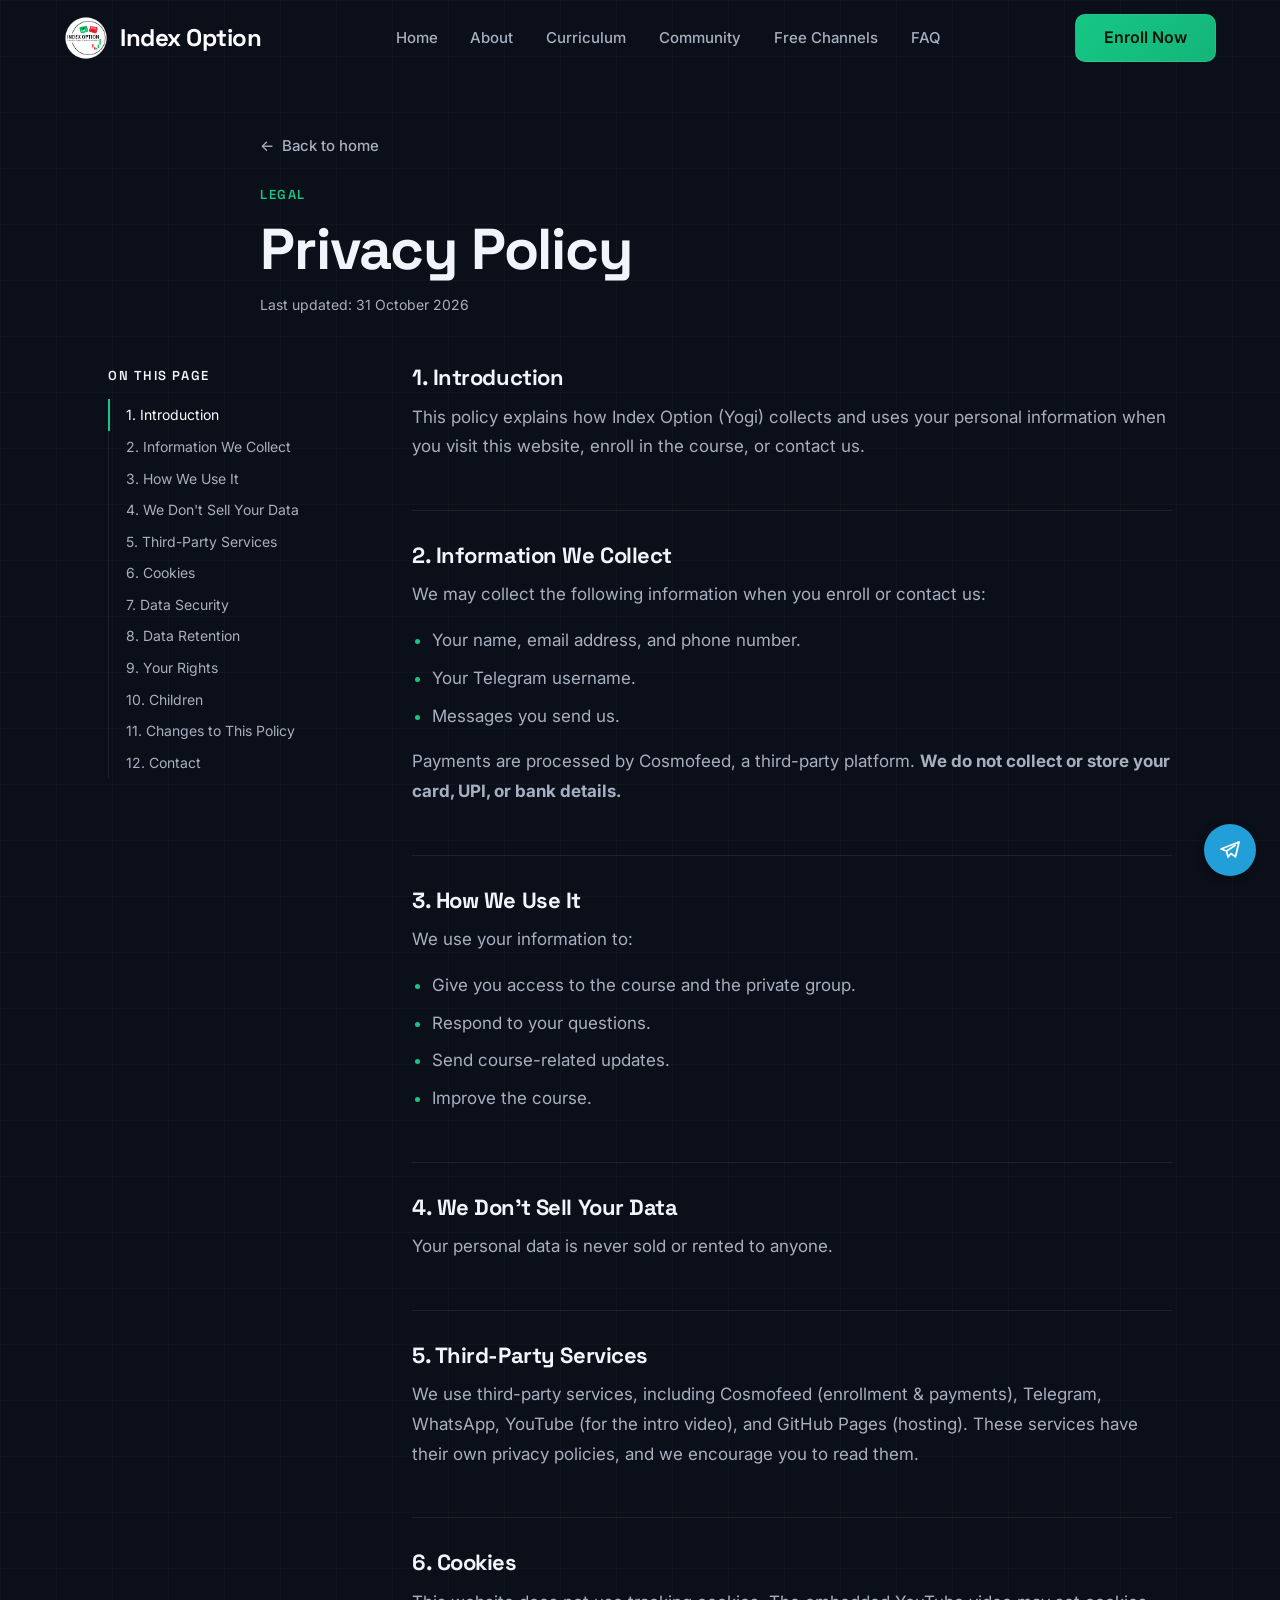
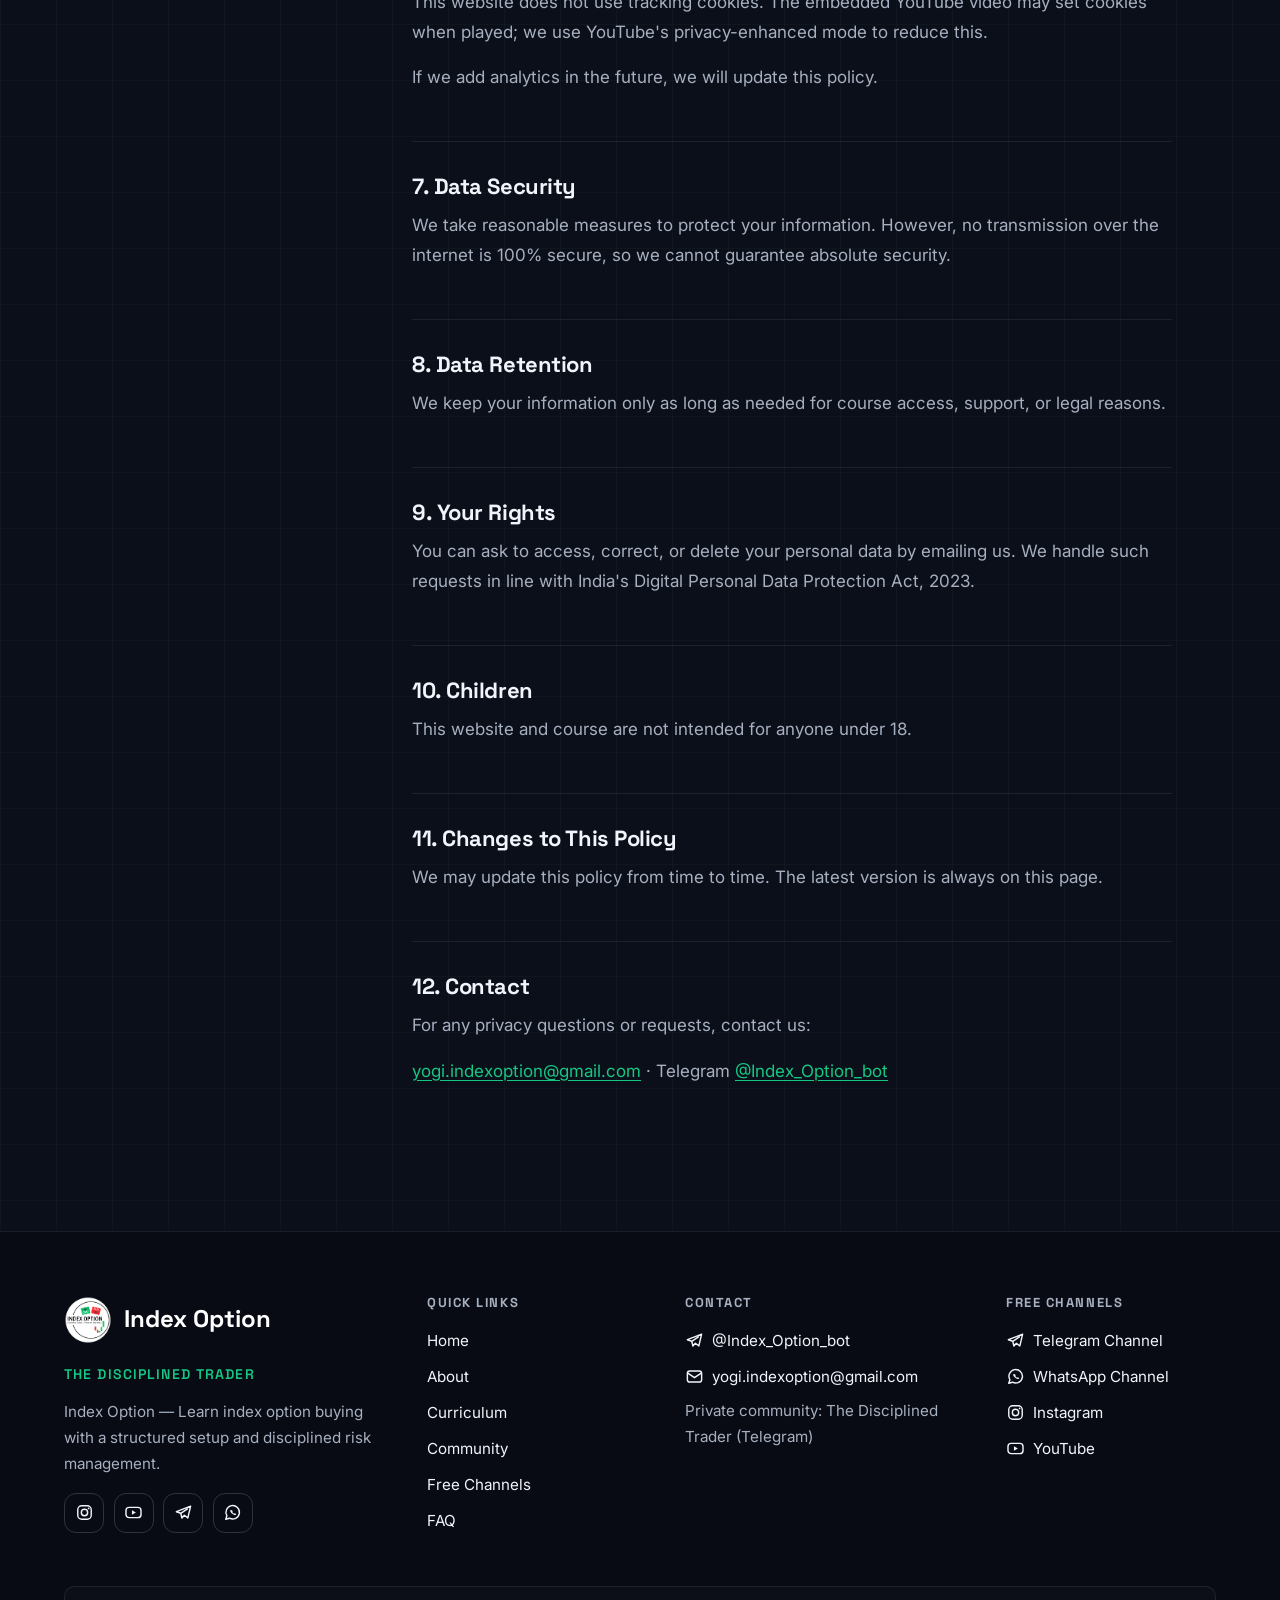
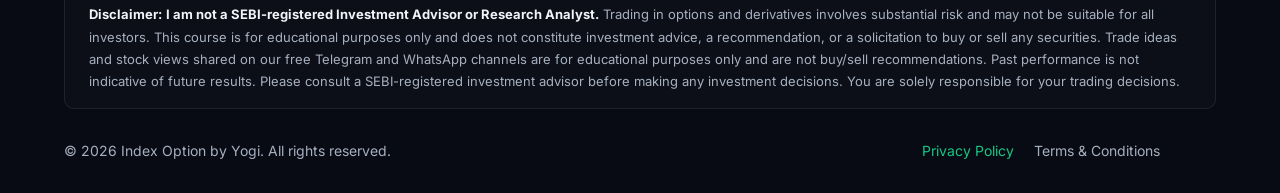
==== privacy.html @ 410654c1 "updated laytout" ====
<!DOCTYPE html>
<html lang="en">
<head>
  <meta charset="UTF-8">
  <meta name="viewport" content="width=device-width, initial-scale=1">
  <title>Privacy Policy | Index Option</title>
  <meta name="description" content="Privacy Policy for Index Option: what personal information we collect, how we use it, third-party services, cookies, and your rights.">
  <meta name="robots" content="index, follow">
  <meta name="theme-color" content="#0B0F19">
  <link rel="icon" href="images/favicon.ico" type="image/x-icon">
  <link rel="preconnect" href="https://fonts.googleapis.com">
  <link rel="preconnect" href="https://fonts.gstatic.com" crossorigin>
  <link href="https://fonts.googleapis.com/css2?family=Inter:wght@400;500;600&family=Space+Grotesk:wght@500;600;700&display=swap" rel="stylesheet">
  <link rel="stylesheet" href="css/style.css">
</head>
<body>

<!-- ===== SVG icon sprite (referenced with <use href="#i-name">) ===== -->
<svg width="0" height="0" style="position:absolute" aria-hidden="true" focusable="false">
  <defs>
    <symbol id="i-layers" viewBox="0 0 24 24"><path d="m12 3 9 5-9 5-9-5 9-5Z M3 13l9 5 9-5 M3 17.5l9 5 9-5" fill="none" stroke="currentColor" stroke-width="1.8" stroke-linecap="round" stroke-linejoin="round"/></symbol>
    <symbol id="i-sliders" viewBox="0 0 24 24"><path d="M4 7h10M18 7h2M4 17h2M10 17h10M14 4v6M6 14v6" fill="none" stroke="currentColor" stroke-width="1.8" stroke-linecap="round"/></symbol>
    <symbol id="i-shield" viewBox="0 0 24 24"><path d="M12 3 5 6v5c0 4.5 3 8.3 7 10 4-1.7 7-5.5 7-10V6l-7-3Zm-3 9 2.2 2.2L15.5 10" fill="none" stroke="currentColor" stroke-width="1.8" stroke-linecap="round" stroke-linejoin="round"/></symbol>
    <symbol id="i-users" viewBox="0 0 24 24"><path d="M16 20v-1.5a3.5 3.5 0 0 0-3.5-3.5h-5A3.5 3.5 0 0 0 4 18.5V20M10 11a3.5 3.5 0 1 0 0-7 3.5 3.5 0 0 0 0 7ZM20 20v-1.5a3.5 3.5 0 0 0-2.5-3.3M15.5 4.2a3.5 3.5 0 0 1 0 6.6" fill="none" stroke="currentColor" stroke-width="1.8" stroke-linecap="round" stroke-linejoin="round"/></symbol>
    <symbol id="i-candles" viewBox="0 0 24 24"><path d="M7 3v18M17 3v18" stroke="currentColor" stroke-width="1.8" stroke-linecap="round"/><rect x="4" y="8" width="6" height="8" rx="1.5" fill="none" stroke="currentColor" stroke-width="1.8"/><rect x="14" y="6" width="6" height="7" rx="1.5" fill="none" stroke="currentColor" stroke-width="1.8"/></symbol>
    <symbol id="i-levels" viewBox="0 0 24 24"><path d="M3 6h18M3 18h18" stroke="currentColor" stroke-width="1.8" stroke-linecap="round"/><path d="m6 15 4-4 3 3 5-6" fill="none" stroke="currentColor" stroke-width="1.8" stroke-linecap="round" stroke-linejoin="round"/></symbol>
    <symbol id="i-target" viewBox="0 0 24 24"><circle cx="12" cy="12" r="9" fill="none" stroke="currentColor" stroke-width="1.8"/><circle cx="12" cy="12" r="5" fill="none" stroke="currentColor" stroke-width="1.8"/><circle cx="12" cy="12" r="1.5" fill="currentColor"/></symbol>
    <symbol id="i-scale" viewBox="0 0 24 24"><path d="M12 4v16M6 20h12M5 7h14M5 7l-3 7a3 3 0 0 0 6 0L5 7Zm14 0-3 7a3 3 0 0 0 6 0l-3-7Z" fill="none" stroke="currentColor" stroke-width="1.8" stroke-linecap="round" stroke-linejoin="round"/></symbol>
    <symbol id="i-chat" viewBox="0 0 24 24"><path d="M21 12a8 8 0 0 1-11.7 7.1L4 20l1-4.6A8 8 0 1 1 21 12Z" fill="none" stroke="currentColor" stroke-width="1.8" stroke-linejoin="round"/></symbol>
    <symbol id="i-pulse" viewBox="0 0 24 24"><path d="M3 12h4l2.5-6 4 12 2.5-6H21" fill="none" stroke="currentColor" stroke-width="1.8" stroke-linecap="round" stroke-linejoin="round"/></symbol>
    <symbol id="i-help" viewBox="0 0 24 24"><circle cx="12" cy="12" r="9" fill="none" stroke="currentColor" stroke-width="1.8"/><path d="M9.5 9.5a2.5 2.5 0 1 1 3.6 2.2c-.7.4-1.1.9-1.1 1.8M12 17v.1" fill="none" stroke="currentColor" stroke-width="1.8" stroke-linecap="round"/></symbol>
    <symbol id="i-info" viewBox="0 0 24 24"><circle cx="12" cy="12" r="9" fill="none" stroke="currentColor" stroke-width="1.8"/><path d="M12 11v5.5M12 7.6v.1" fill="none" stroke="currentColor" stroke-width="2" stroke-linecap="round"/></symbol>
    <symbol id="i-check" viewBox="0 0 24 24"><path d="m5 12.5 4.5 4.5L19 7.5" fill="none" stroke="currentColor" stroke-width="2.4" stroke-linecap="round" stroke-linejoin="round"/></symbol>
    <symbol id="i-x" viewBox="0 0 24 24"><path d="m6 6 12 12M18 6 6 18" fill="none" stroke="currentColor" stroke-width="2.4" stroke-linecap="round"/></symbol>
    <symbol id="i-play" viewBox="0 0 24 24"><path d="M8 5.5v13l11-6.5-11-6.5Z" fill="currentColor"/></symbol>
    <symbol id="i-arrow" viewBox="0 0 24 24"><path d="M5 12h14m-6-6 6 6-6 6" fill="none" stroke="currentColor" stroke-width="2" stroke-linecap="round" stroke-linejoin="round"/></symbol>
    <symbol id="i-chevron" viewBox="0 0 24 24"><path d="m6 9 6 6 6-6" fill="none" stroke="currentColor" stroke-width="2" stroke-linecap="round" stroke-linejoin="round"/></symbol>
    <symbol id="i-up" viewBox="0 0 24 24"><path d="m6 14 6-6 6 6" fill="none" stroke="currentColor" stroke-width="2.2" stroke-linecap="round" stroke-linejoin="round"/></symbol>
    <symbol id="i-instagram" viewBox="0 0 24 24"><rect x="3.5" y="3.5" width="17" height="17" rx="5" fill="none" stroke="currentColor" stroke-width="1.8"/><circle cx="12" cy="12" r="4" fill="none" stroke="currentColor" stroke-width="1.8"/><circle cx="17.2" cy="6.8" r="1.1" fill="currentColor"/></symbol>
    <symbol id="i-youtube" viewBox="0 0 24 24"><rect x="2.5" y="5.5" width="19" height="13" rx="4" fill="none" stroke="currentColor" stroke-width="1.8"/><path d="m10 9.2 5 2.8-5 2.8V9.2Z" fill="currentColor"/></symbol>
    <symbol id="i-telegram" viewBox="0 0 24 24"><path d="M21 4 3 11l5.5 2L10 19l3-3.5 4.5 3.3L21 4ZM8.5 13 17 7.5" fill="none" stroke="currentColor" stroke-width="1.8" stroke-linecap="round" stroke-linejoin="round"/></symbol>
    <symbol id="i-whatsapp" viewBox="0 0 24 24"><path d="M3.5 20.5 4.9 16A8.5 8.5 0 1 1 8.2 19.2L3.5 20.5Z" fill="none" stroke="currentColor" stroke-width="1.8" stroke-linejoin="round"/><path d="M9 8.5c-.3 1.6.8 3.5 2.2 4.8s3.2 2.200 4.700 1.900l.9-1.200-1.900-1-.9.7c-.9-.4-1.800-1.300-2.300-2.200l.6-.9-1-1.900-1.300.8Z" fill="currentColor"/></symbol>
    <symbol id="i-mail" viewBox="0 0 24 24"><rect x="3" y="5" width="18" height="14" rx="3" fill="none" stroke="currentColor" stroke-width="1.8"/><path d="m4 8 8 5.5L20 8" fill="none" stroke="currentColor" stroke-width="1.8" stroke-linecap="round" stroke-linejoin="round"/></symbol>
  </defs>
</svg>

<a class="skip-link" href="#main">Skip to content</a>

<header class="navbar" id="navbar">
  <nav class="container navbar__inner" aria-label="Main navigation">
    <a href="index.html#home" class="logo" aria-label="Index Option — home">
      <img class="logo__img" src="images/logo.png" alt="" width="44" height="44" decoding="async">
      <span class="logo__text">Index Option</span>
    </a>

    <ul class="navbar__links" id="nav-panel">
      <li><a href="index.html#home" class="nav-link">Home</a></li>
      <li><a href="index.html#about" class="nav-link">About</a></li>
      <li><a href="index.html#curriculum" class="nav-link">Curriculum</a></li>
      <li><a href="index.html#community" class="nav-link">Community</a></li>
      <li><a href="index.html#free-channels" class="nav-link">Free Channels</a></li>
      <li><a href="index.html#faq" class="nav-link">FAQ</a></li>
      <li class="navbar__cta-mobile"><a href="index.html#pricing" data-enroll class="btn btn--primary btn--block">Enroll Now</a></li>
    </ul>

    <a href="index.html#pricing" data-enroll class="btn btn--primary navbar__cta">Enroll Now</a>

    <button class="hamburger" id="hamburger" type="button" aria-expanded="false" aria-controls="nav-panel" aria-label="Open menu">
      <span></span><span></span><span></span>
    </button>
  </nav>
</header>

<main id="main">
<div class="container legal-wrap">
  <header class="legal__head">
    <a class="legal__back" href="index.html"><span aria-hidden="true">←</span> Back to home</a>
    <p class="eyebrow">Legal</p>
    <h1>Privacy Policy</h1>
    <p class="legal__updated">Last updated: 31 October 2026</p>
  </header>
  <div class="legal">
    <nav class="toc" aria-label="On this page"><p class="toc__title">On this page</p><ol><li><a href="#introduction">1. Introduction</a></li><li><a href="#information-we-collect">2. Information We Collect</a></li><li><a href="#how-we-use-it">3. How We Use It</a></li><li><a href="#no-sale-of-data">4. We Don't Sell Your Data</a></li><li><a href="#third-party-services">5. Third-Party Services</a></li><li><a href="#cookies">6. Cookies</a></li><li><a href="#data-security">7. Data Security</a></li><li><a href="#data-retention">8. Data Retention</a></li><li><a href="#your-rights">9. Your Rights</a></li><li><a href="#children">10. Children</a></li><li><a href="#changes">11. Changes to This Policy</a></li><li><a href="#contact">12. Contact</a></li></ol></nav>
    <article class="legal__body">
<section class="legal__section" id="introduction"><h2>1. Introduction</h2><p>This policy explains how Index Option (Yogi) collects and uses your personal information when you visit this website, enroll in the course, or contact us.</p></section>
<section class="legal__section" id="information-we-collect"><h2>2. Information We Collect</h2><p>We may collect the following information when you enroll or contact us:</p><ul><li>Your name, email address, and phone number.</li><li>Your Telegram username.</li><li>Messages you send us.</li></ul><p>Payments are processed by Cosmofeed, a third-party platform. <strong>We do not collect or store your card, UPI, or bank details.</strong></p></section>
<section class="legal__section" id="how-we-use-it"><h2>3. How We Use It</h2><p>We use your information to:</p><ul><li>Give you access to the course and the private group.</li><li>Respond to your questions.</li><li>Send course-related updates.</li><li>Improve the course.</li></ul></section>
<section class="legal__section" id="no-sale-of-data"><h2>4. We Don't Sell Your Data</h2><p>Your personal data is never sold or rented to anyone.</p></section>
<section class="legal__section" id="third-party-services"><h2>5. Third-Party Services</h2><p>We use third-party services, including Cosmofeed (enrollment &amp; payments), Telegram, WhatsApp, YouTube (for the intro video), and GitHub Pages (hosting). These services have their own privacy policies, and we encourage you to read them.</p></section>
<section class="legal__section" id="cookies"><h2>6. Cookies</h2><p>This website does not use tracking cookies. The embedded YouTube video may set cookies when played; we use YouTube's privacy-enhanced mode to reduce this.</p><p>If we add analytics in the future, we will update this policy.</p></section>
<section class="legal__section" id="data-security"><h2>7. Data Security</h2><p>We take reasonable measures to protect your information. However, no transmission over the internet is 100% secure, so we cannot guarantee absolute security.</p></section>
<section class="legal__section" id="data-retention"><h2>8. Data Retention</h2><p>We keep your information only as long as needed for course access, support, or legal reasons.</p></section>
<section class="legal__section" id="your-rights"><h2>9. Your Rights</h2><p>You can ask to access, correct, or delete your personal data by emailing us. We handle such requests in line with India's Digital Personal Data Protection Act, 2023.</p></section>
<section class="legal__section" id="children"><h2>10. Children</h2><p>This website and course are not intended for anyone under 18.</p></section>
<section class="legal__section" id="changes"><h2>11. Changes to This Policy</h2><p>We may update this policy from time to time. The latest version is always on this page.</p></section>
<section class="legal__section" id="contact"><h2>12. Contact</h2><p>For any privacy questions or requests, contact us:</p><p><a class="text-link" href="mailto:yogi.indexoption@gmail.com" data-config-mail="contactEmail">yogi.indexoption@gmail.com</a> · Telegram <a class="text-link" href="https://t.me/Index_Option_bot" data-config-link="telegramBot" target="_blank" rel="noopener noreferrer">@Index_Option_bot</a></p></section>
    </article>
  </div>
</div>
</main>

<footer class="footer">
  <div class="container">
    <div class="footer__top">
      <div class="footer__brand">
        <a href="index.html#home" class="footer__brand-link" aria-label="Index Option — home"><img src="images/logo.png" alt="" width="48" height="48" loading="lazy"><span>Index Option</span></a>
        <p class="footer__tag">The Disciplined Trader</p>
        <p>Index Option — Learn index option buying with a structured setup and disciplined risk management.</p>
        <div class="social">
          <a class="social--ig" href="https://www.instagram.com/the.disciplined__trader/" data-config-link="instagram" aria-label="Follow us on Instagram" target="_blank" rel="noopener noreferrer"><svg class="icon" aria-hidden="true"><use href="#i-instagram"/></svg></a>
          <a class="social--yt" href="https://www.youtube.com/@csPoint" data-config-link="youtube" aria-label="Subscribe on YouTube" target="_blank" rel="noopener noreferrer"><svg class="icon" aria-hidden="true"><use href="#i-youtube"/></svg></a>
          <a class="social--tg" href="https://t.me/trade_index_option" data-config-link="telegramChannel" aria-label="Join our Telegram channel" target="_blank" rel="noopener noreferrer"><svg class="icon" aria-hidden="true"><use href="#i-telegram"/></svg></a>
          <a class="social--wa" href="https://whatsapp.com/channel/0029VaA5Sg5Fi8xhPflS9w2s" data-config-link="whatsappChannel" aria-label="Follow our WhatsApp channel" target="_blank" rel="noopener noreferrer"><svg class="icon" aria-hidden="true"><use href="#i-whatsapp"/></svg></a>
        </div>
      </div>

      <nav class="footer__col" aria-label="Footer navigation">
        <h4>Quick Links</h4>
        <ul>
          <li><a href="index.html#home">Home</a></li>
          <li><a href="index.html#about">About</a></li>
          <li><a href="index.html#curriculum">Curriculum</a></li>
          <li><a href="index.html#community">Community</a></li>
          <li><a href="index.html#free-channels">Free Channels</a></li>
          <li><a href="index.html#faq">FAQ</a></li>
        </ul>
      </nav>

      <div class="footer__col">
        <h4>Contact</h4>
        <!-- EDIT: email & social links live in CONFIG (js/main.js) -->
        <a class="footer__mail" href="https://t.me/Index_Option_bot" data-config-link="telegramBot" target="_blank" rel="noopener noreferrer"><svg class="icon" aria-hidden="true"><use href="#i-telegram"/></svg>@Index_Option_bot</a><br>
        <a href="mailto:yogi.indexoption@gmail.com" class="footer__mail" data-config-mail="contactEmail"><svg class="icon" aria-hidden="true"><use href="#i-mail"/></svg><span data-config-text="contactEmail">yogi.indexoption@gmail.com</span></a>
        <p class="footer__web">Private community: The Disciplined Trader (Telegram)</p>
      </div>

      <div class="footer__col">
        <h4>Free Channels</h4>
        <ul>
          <li><a href="https://t.me/trade_index_option" data-config-link="telegramChannel" target="_blank" rel="noopener noreferrer"><svg class="icon" aria-hidden="true"><use href="#i-telegram"/></svg>Telegram Channel</a></li>
          <li><a href="https://whatsapp.com/channel/0029VaA5Sg5Fi8xhPflS9w2s" data-config-link="whatsappChannel" target="_blank" rel="noopener noreferrer"><svg class="icon" aria-hidden="true"><use href="#i-whatsapp"/></svg>WhatsApp Channel</a></li>
          <li><a href="https://www.instagram.com/the.disciplined__trader/" data-config-link="instagram" target="_blank" rel="noopener noreferrer"><svg class="icon" aria-hidden="true"><use href="#i-instagram"/></svg>Instagram</a></li>
          <li><a href="https://www.youtube.com/@csPoint" data-config-link="youtube" target="_blank" rel="noopener noreferrer"><svg class="icon" aria-hidden="true"><use href="#i-youtube"/></svg>YouTube</a></li>
        </ul>
      </div>
    </div>

    <p class="disclaimer"><strong>Disclaimer:</strong> <strong class="disclaimer__lead">I am not a SEBI-registered Investment Advisor or Research Analyst.</strong> Trading in options and derivatives involves substantial risk and may not be suitable for all investors. This course is for educational purposes only and does not constitute investment advice, a recommendation, or a solicitation to buy or sell any securities. Trade ideas and stock views shared on our free Telegram and WhatsApp channels are for educational purposes only and are not buy/sell recommendations. Past performance is not indicative of future results. Please consult a SEBI-registered investment advisor before making any investment decisions. You are solely responsible for your trading decisions.</p>

    <div class="footer__bottom">
      <p>© <span id="year">2026</span> Index Option by Yogi. All rights reserved.</p>
      <ul>
        <li><a href="privacy.html" aria-current="page">Privacy Policy</a></li>
        <li><a href="terms.html">Terms &amp; Conditions</a></li>
      </ul>
    </div>
  </div>
</footer>

<a class="ask-btn" href="https://t.me/Index_Option_bot" data-config-link="telegramBot" target="_blank" rel="noopener noreferrer" aria-label="Ask a question on Telegram"><svg class="icon" aria-hidden="true"><use href="#i-telegram"/></svg><span class="ask-btn__label" aria-hidden="true">Ask on Telegram</span></a>
<button type="button" class="to-top" id="to-top" aria-label="Back to top"><svg class="icon" aria-hidden="true"><use href="#i-up"/></svg></button>

<script src="js/main.js"></script>
</body>
</html>
---- css/style.css ----
/* ==========================================================================
   Index Option — Landing page styles (mobile-first)
   Sections: 1 Tokens · 2 Base · 3 Utilities · 4 Buttons · 5 Navbar · 6 Hero
   7 About · 8 Curriculum · 9 Band · 10 Community · 11 Audience · 12 Pricing
   13 FAQ · 14 CTA band · 15 Footer · 16 Floating UI · 17 Modal · 18 Motion
   ========================================================================== */

/* 1. TOKENS ---------------------------------------------------------------- */
:root {
  /* colors */
  --bg: #0B0F19;
  --bg-alt: #0E1320;
  --surface: #121826;
  --surface-2: #182033;
  --border: rgba(255, 255, 255, 0.09);
  --border-strong: rgba(255, 255, 255, 0.16);
  --text: #F1F4FA;
  --text-muted: #A7B0C0;
  --accent: #16C784;
  --accent-strong: #12A56D;
  --accent-ink: #04130C;
  --accent-soft: rgba(22, 199, 132, 0.12);
  --red: #EA3943;
  
  /* fonts */
  --font-body: "Inter", system-ui, -apple-system, "Segoe UI", Roboto, sans-serif;
  --font-head: "Space Grotesk", "Inter", system-ui, sans-serif;

  /* fluid type scale */
  --fs-sm: 0.875rem;
    --fs-lg: 1.0625rem;
  --fs-h3: 1.25rem;
  --fs-h2: clamp(1.75rem, 3vw, 2.5rem);
  --fs-h1: clamp(2.25rem, 4.5vw, 3.75rem);

  /* spacing */
  --sp-1: 4px; --sp-2: 8px; --sp-3: 12px; --sp-4: 16px;
  --sp-5: 24px; --sp-6: 32px; --sp-7: 48px; --sp-8: 64px; --sp-9: 96px; --sp-10: 120px;
  --section-y: 72px; --gutter: 20px;

  /* shape & effects */
  --radius: 16px;
  --radius-sm: 10px;
  --card-bg: rgba(255, 255, 255, 0.02);
  --card-border: rgba(255, 255, 255, 0.08);
  --nav-h: 72px;
  --bar-h: 0px; /* becomes 40px while the offer bar is visible (html.has-bar) */
  --ease: cubic-bezier(0.22, 0.61, 0.36, 1);
}

/* 2. BASE ------------------------------------------------------------------ */
*, *::before, *::after { box-sizing: border-box; }
html { scroll-behavior: smooth; scroll-padding-top: calc(var(--nav-h) + var(--bar-h) + 8px); -webkit-text-size-adjust: 100%; }
body {
  margin: 0;
  font-family: var(--font-body);
  font-size: 1rem;
  line-height: 1.7;
  color: var(--text-muted);
  background-color: var(--bg);
  /* faint trading-chart grid */
  background-image:
    linear-gradient(rgba(255,255,255,0.025) 1px, transparent 1px),
    linear-gradient(90deg, rgba(255,255,255,0.025) 1px, transparent 1px);
  background-size: 56px 56px;
  overflow-x: hidden;
  padding-bottom: 0;
}
img, svg, video { max-width: 100%; height: auto; }
h1, h2, h3, h4 { font-family: var(--font-head); line-height: 1.15; margin: 0 0 var(--sp-4); letter-spacing: -0.02em; color: var(--text); }
h1 { font-size: var(--fs-h1); line-height: 1.1; text-wrap: balance; }
h2 { font-size: var(--fs-h2); }
h3 { font-size: var(--fs-h3); letter-spacing: -0.01em; }
p { margin: 0 0 var(--sp-4); max-width: 65ch; }
a { color: inherit; text-decoration: none; }
ul, ol { margin: 0; padding: 0; list-style: none; }
button { font: inherit; color: inherit; cursor: pointer; }
:focus-visible { outline: 3px solid var(--accent); outline-offset: 3px; border-radius: 6px; }

.icon { width: 1.25em; height: 1.25em; flex-shrink: 0; }

/* 3. UTILITIES ------------------------------------------------------------- */
.container { width: 100%; max-width: 1200px; margin-inline: auto; padding-inline: var(--gutter); }
.section { padding-block: var(--section-y); position: relative; border-top: 1px solid rgba(255,255,255,.05); }
.section--alt { background: #0E1320; }
.section__head { max-width: 680px; margin: 0 auto var(--sp-7); text-align: center; }
.section__head > * { margin-inline: auto; text-align: center; }
.section__sub { color: var(--text-muted); font-size: var(--fs-lg); margin-bottom: 0; }
.eyebrow { font-family: var(--font-head); font-size: 13px; font-weight: 600; letter-spacing: 0.12em; text-transform: uppercase; color: var(--accent); margin-bottom: var(--sp-3); }
.text-accent { color: var(--accent); }
.card { background: var(--card-bg); border: 1px solid var(--card-border); border-radius: var(--radius); transition: transform .25s var(--ease), border-color .25s var(--ease); }
.card:hover { transform: translateY(-2px); border-color: rgba(22,199,132,.3); }
.badge { display: inline-block; padding: 0.35rem 0.85rem; border-radius: 999px; font-size: var(--fs-sm); font-weight: 600; color: var(--accent); background: var(--accent-soft); border: 1px solid rgba(22,199,132,.3); margin-bottom: var(--sp-4); }
.badge--tagline { font-size: clamp(.8rem, .7rem + .5vw, .9rem); letter-spacing: .02em; max-width: 100%; }
.badge--pill { display: inline-flex; align-items: center; gap: .45rem; }
.badge--pill .icon { width: 1em; height: 1em; }
.info-note { display: flex; gap: var(--sp-3); align-items: flex-start; margin-top: var(--sp-5); padding: var(--sp-4) var(--sp-5); background: rgba(255,255,255,.03); border: 1px solid var(--border-strong); border-radius: var(--radius-sm); }
.info-note .icon { margin-top: 2px; color: var(--text-muted); }
.info-note p { margin: 0; font-size: var(--fs-sm); color: var(--text-muted); }
.info-note strong { color: var(--text); }
.community__note { margin-top: var(--sp-4); font-size: var(--fs-sm); color: var(--text-muted); font-style: italic; }
.badge--key { padding: .2rem .65rem; font-size: 12px; background: transparent; border-color: rgba(22,199,132,.5); margin: 0; }
.skip-link { position: fixed; left: 1rem; top: -4rem; z-index: 200; background: var(--accent); color: var(--accent-ink); padding: .75rem 1rem; border-radius: 8px; font-weight: 600; transition: top .2s; }
.skip-link:focus { top: 1rem; }

/* 4. BUTTONS --------------------------------------------------------------- */
.btn { --btn-h: 48px; display: inline-flex; align-items: center; justify-content: center; gap: .5rem; min-height: var(--btn-h); padding: 0 28px; border-radius: 10px; border: 1px solid rgba(255,255,255,.08); font-weight: 600; font-size: 1rem; line-height: 1.2; text-align: center; cursor: pointer; transition: background-position .4s ease, transform .2s ease, box-shadow .2s ease, color .2s ease, border-color .2s ease, background-color .2s ease; }
.btn .icon { transition: transform .2s ease; }
.btn:focus-visible { outline: 2px solid #7DF0C4; outline-offset: 3px; }
.btn--sm { --btn-h: 40px; padding: 0 20px; font-size: .95rem; }
.btn--lg { --btn-h: 48px; }
/* primary: dark text #06140E on #16C784→#0EA371 gradient, contrast ≥ 7:1 (AAA) */
.btn--primary { background-image: linear-gradient(135deg, #16C784 0%, #12A86F 100%); background-size: 200% 100%; background-position: 0% 50%; color: #06140E; }
.btn--primary:active { transform: translateY(0); background-image: linear-gradient(135deg, #12A86F 0%, #0E8F5F 100%); box-shadow: none; }
/* secondary */
.btn--ghost { background: transparent; border-color: rgba(255,255,255,.15); color: #FFFFFF; }
.btn--ghost:active { transform: translateY(0); }
@media (hover: hover) {
  .btn--primary:hover { background-image: linear-gradient(120deg, #16C784 0%, #2EE6A6 50%, #0EA371 100%); background-position: 100% 50%; transform: translateY(-2px); box-shadow: 0 8px 24px rgba(22,199,132,.25); }
  .btn--primary:hover .icon:last-child { transform: translateX(4px); }
  .navbar__cta:hover { box-shadow: 0 4px 14px rgba(22,199,132,.18); }
  .btn--ghost:hover { background: linear-gradient(#0B0F19, #0B0F19) padding-box, linear-gradient(120deg, #16C784, #2EE6A6) border-box; border-color: transparent; color: #CFF7E6; transform: translateY(-2px); }
  .btn--ghost:hover .icon { transform: scale(1.1); }
  .channel__btn:hover { background: color-mix(in srgb, var(--brand) 14%, transparent); transform: translateY(-2px); box-shadow: 0 8px 24px color-mix(in srgb, var(--brand) 25%, transparent); }
}
@media (prefers-reduced-motion: reduce) {
  .btn, .btn .icon, .ask-btn { transition: color .2s ease, background-color .2s ease, border-color .2s ease; }
  .btn:hover, .btn:active, .ask-btn:hover { transform: none !important; box-shadow: none !important; }
  .btn--primary:hover { background-position: 0% 50%; background-image: linear-gradient(135deg, #2EE6A6 0%, #16C784 100%); }
  .btn--primary:hover .icon:last-child, .btn--ghost:hover .icon { transform: none; }
}
.btn--block { width: 100%; }

/* 5. NAVBAR ---------------------------------------------------------------- */
.navbar { position: fixed; inset: var(--bar-h) 0 auto 0; z-index: 100; height: var(--nav-h); }
/* background + blur live on a pseudo-element so the logo is never inside the blurred/filtered layer */
.navbar::before { content: ""; position: absolute; inset: 0; z-index: -1; background: transparent; border-bottom: 1px solid transparent; transition: background .3s, border-color .3s; }
.navbar.is-scrolled::before, .navbar.is-open::before { background: rgba(11,15,25,.85); -webkit-backdrop-filter: blur(14px); backdrop-filter: blur(14px); border-bottom-color: var(--card-border); }
.navbar__inner { height: 100%; display: flex; align-items: center; justify-content: space-between; gap: 1rem; }
.logo { display: inline-flex; align-items: center; gap: 12px; min-width: 0; min-height: 44px; font-family: var(--font-head); font-weight: 700; font-size: 20px; letter-spacing: -0.02em; color: #FFFFFF; }
.logo__img { display: block; width: 38px; height: 38px; border-radius: 50%; object-fit: cover; flex-shrink: 0; }
.logo__text { white-space: nowrap; }
.navbar__cta { display: none; }
.footer__brand-link { display: inline-flex; align-items: center; gap: 12px; font-family: var(--font-head); font-weight: 700; font-size: 24px; color: #FFFFFF; }
.footer__brand-link img { display: block; width: 48px; height: 48px; border-radius: 50%; object-fit: cover; flex-shrink: 0; }
.footer__web { margin: .25rem 0 0; }
.footer__tag { margin: var(--sp-3) 0 .25rem !important; font-family: var(--font-head); font-weight: 600; color: var(--accent) !important; font-size: var(--fs-sm); letter-spacing: .08em; text-transform: uppercase; }
.footer__web a, .text-link { color: var(--accent); text-decoration: underline; text-underline-offset: 3px; }
.navbar__cta-mobile { padding: .5rem 0 0; }

/* mobile slide-down panel */
.navbar__links { position: absolute; top: var(--nav-h); left: 0; right: 0; background: rgba(11,15,25,.97); border-bottom: 1px solid var(--border); padding: .5rem var(--gutter) 1.25rem; display: flex; flex-direction: column; max-height: 0; overflow: hidden; visibility: hidden; opacity: 0; padding-block: 0; transition: max-height .4s var(--ease), opacity .3s, visibility .4s, padding .4s; }
.navbar.is-open .navbar__links { max-height: 420px; visibility: visible; opacity: 1; padding-block: .5rem 1.25rem; }
.nav-link { position: relative; display: flex; align-items: center; min-height: 48px; color: var(--text-muted); font-size: 15px; font-weight: 500; border-bottom: 1px solid var(--border); transition: color .2s; }
.nav-link:hover, .nav-link.is-active { color: #FFFFFF; }

.hamburger { display: inline-flex; flex-direction: column; justify-content: center; gap: 5px; width: 44px; height: 44px; padding: 0 10px; background: none; border: 1px solid var(--border-strong); border-radius: 10px; }
.hamburger span { display: block; height: 2px; background: var(--text); border-radius: 2px; transition: transform .3s var(--ease), opacity .2s; }
.hamburger[aria-expanded="true"] span:nth-child(1) { transform: translateY(7px) rotate(45deg); }
.hamburger[aria-expanded="true"] span:nth-child(2) { opacity: 0; }
.hamburger[aria-expanded="true"] span:nth-child(3) { transform: translateY(-7px) rotate(-45deg); }

/* 6. HERO ------------------------------------------------------------------ */
.hero { position: relative; padding: calc(var(--nav-h) + var(--bar-h) + var(--sp-6)) 0 var(--section-y); overflow: hidden; }
.hero__glow { position: absolute; width: min(900px, 140vw); aspect-ratio: 1; top: -25%; left: 50%; transform: translateX(-50%); background: radial-gradient(circle, rgba(22,199,132,.12), transparent 62%); pointer-events: none; }
.hero__grid { position: relative; display: grid; gap: var(--sp-7); align-items: center; }
.hero__sub { font-size: var(--fs-lg); color: var(--text-muted); max-width: 40em; }
.hero__actions { display: flex; flex-direction: column; gap: .75rem; margin: var(--sp-5) 0 var(--sp-6); }
.stats { display: grid; grid-template-columns: 1fr 1fr; gap: var(--sp-4) 0; }
.stats li { display: flex; align-items: center; gap: var(--sp-3); padding: 0 var(--sp-4); font-size: 14px; font-weight: 500; line-height: 1.3; color: var(--text); }
.stats li:nth-child(odd) { padding-left: 0; }
.stats li:nth-child(even) { border-left: 1px solid var(--card-border); }
.stats .icon { color: var(--accent); width: 20px; height: 20px; }

.hero__visual { background: var(--card-bg); border: 1px solid var(--card-border); border-radius: var(--radius); overflow: hidden; }
.terminal__bar { display: flex; align-items: center; justify-content: space-between; gap: var(--sp-3); padding: var(--sp-3) var(--sp-4); border-bottom: 1px solid var(--card-border); font-size: 12px; letter-spacing: .04em; color: var(--text-muted); }
.terminal__title { font-family: var(--font-head); font-weight: 600; color: var(--text); }
.terminal__tag { text-transform: uppercase; font-size: 11px; letter-spacing: .08em; opacity: .75; }
.chart__axis text { font: 500 10px var(--font-body); fill: rgba(167,176,192,.55); text-anchor: end; }
.chart { display: block; width: 100%; padding: var(--sp-2) 0; color: rgba(255,255,255,.04); }
.chart__level path { fill: none; stroke-width: 1.5; stroke-dasharray: 1; stroke-dashoffset: 1; }
.chart__level text { font: 600 10px var(--font-head); letter-spacing: .12em; opacity: 0; }
.chart__level--res path { stroke: var(--red); } .chart__level--res text { fill: var(--red); }
.chart__level--sup path { stroke: var(--accent); } .chart__level--sup text { fill: var(--accent); }
.candle { opacity: 0; transform-box: fill-box; transform-origin: center bottom; }
.candle path { stroke-width: 2; stroke-linecap: round; }
.candle--up path { stroke: var(--accent); } .candle--up rect { fill: var(--accent); }
.candle--down path { stroke: var(--red); } .candle--down rect { fill: var(--red); }
/* candles pop in one by one, then the two levels draw */
.hero__visual.is-visible .candle { animation: candle-in .5s var(--ease) forwards; animation-delay: calc(var(--i) * .16s + .3s); }
.hero__visual.is-visible .chart__level path { animation: draw 1.1s ease forwards; }
.hero__visual.is-visible .chart__level text { animation: fade .5s ease forwards; }
.hero__visual.is-visible .chart__level--sup path { animation-delay: 2.5s; }
.hero__visual.is-visible .chart__level--res path { animation-delay: 3s; }
.hero__visual.is-visible .chart__level--sup text { animation-delay: 3.3s; }
.hero__visual.is-visible .chart__level--res text { animation-delay: 3.8s; }
@keyframes candle-in { from { opacity: 0; transform: scaleY(.2); } to { opacity: 1; transform: scaleY(1); } }
@keyframes draw { to { stroke-dashoffset: 0; } }
@keyframes fade { to { opacity: 1; } }

/* 7. ABOUT ----------------------------------------------------------------- */
.about { display: grid; gap: var(--sp-6); align-items: center; }
.about__text p { color: var(--text-muted); font-size: var(--fs-lg); }
.about__text h2 { max-width: 16em; }
.instructor { padding: var(--sp-5); text-align: center; max-width: 340px; margin-inline: auto; width: 100%; }
.instructor__photo { width: 128px; height: 128px; margin: 0 auto var(--sp-4); border-radius: 50%; overflow: hidden; background: var(--surface-2); border: 2px solid rgba(22,199,132,.5); }
.instructor__photo img { display: block; width: 100%; height: 100%; object-fit: cover; object-position: center 20%; }
.instructor__name { font-family: var(--font-head); font-weight: 600; font-size: 1.25rem; color: var(--text); margin: 0; }
.instructor__role { color: var(--accent); font-size: var(--fs-sm); font-weight: 500; margin: .25rem 0 var(--sp-3); }
.instructor__bio { color: var(--text-muted); font-size: .95rem; margin-bottom: var(--sp-3); }
@media (min-width: 768px) { .instructor__photo { width: 156px; height: 156px; } }

/* 8. CURRICULUM ------------------------------------------------------------ */
.videos { display: grid; gap: var(--sp-4); max-width: 1160px; margin-inline: auto; align-items: stretch; }
.videos__arrow { justify-self: center; display: grid; place-items: center; width: 40px; height: 40px; border-radius: 50%; border: 1px solid rgba(22,199,132,.6); background: var(--bg-alt); color: var(--accent); font-size: 1.25rem; line-height: 1; }
.videos__arrow::before { content: "↓"; }
.vcard { padding: var(--sp-5); display: flex; flex-direction: column; }
.vcard__top { display: flex; align-items: center; gap: .75rem; margin-bottom: var(--sp-4); flex-wrap: wrap; }
.vcard__num { font-family: var(--font-head); font-weight: 700; color: var(--accent); letter-spacing: .08em; text-transform: uppercase; font-size: var(--fs-sm); }
.vcard__icon { margin-left: auto; display: grid; place-items: center; width: 44px; height: 44px; border-radius: 12px; background: rgba(22,199,132,.08); color: var(--accent); }
.vcard__icon .icon { width: 24px; height: 24px; }
.vcard h3 { margin-bottom: var(--sp-3); }
.vcard p { color: var(--text-muted); }
.vcard .checklist { margin-top: auto; padding-top: var(--sp-4); }
.vcard--key { border-color: rgba(22,199,132,.45); }
.vcard--key:hover { border-color: rgba(22,199,132,.7); }
@media (min-width: 641px) { .vcard .checklist { grid-template-columns: 1fr 1fr; column-gap: var(--sp-5); } }
@media (min-width: 1024px) {
  .videos { grid-template-columns: 1fr auto 1fr; gap: var(--sp-4); }
  .videos__arrow { align-self: center; }
  .videos__arrow::before { content: "→"; }
  .vcard { padding: var(--sp-6); }
}

.checklist { display: grid; gap: var(--sp-3); margin-top: var(--sp-4); }
.checklist li { position: relative; padding-left: 28px; font-size: .95rem; color: var(--text); }
.checklist li::before { content: ""; position: absolute; left: 0; top: .32em; width: 18px; height: 18px; border-radius: 50%; background: var(--accent-soft) url("data:image/svg+xml,%3Csvg xmlns='http://www.w3.org/2000/svg' viewBox='0 0 24 24'%3E%3Cpath d='m6 12.5 4 4 8-9' fill='none' stroke='%2316C784' stroke-width='3' stroke-linecap='round' stroke-linejoin='round'/%3E%3C/svg%3E") center/80% no-repeat; }

/* 9. HIGHLIGHT BAND -------------------------------------------------------- */
.band { padding-block: var(--section-y); background: #0C1A1A; border-block: 1px solid rgba(22,199,132,.2); position: relative; overflow: hidden; }
.band__inner { position: relative; max-width: 880px; margin-inline: auto; text-align: center; }
.band__mark { width: 44px; color: var(--accent); margin-bottom: var(--sp-4); }
.band blockquote { margin: 0; text-align: center; }
.band__title { font-family: var(--font-head); font-weight: 700; font-size: clamp(1.75rem, 3.6vw, 3rem); line-height: 1.12; letter-spacing: -0.025em; margin-bottom: var(--sp-4); }
.band__tagline { display: block; text-align: center; margin: var(--sp-5) auto 0; font-family: var(--font-head); font-weight: 600; font-size: var(--fs-lg); color: var(--accent); }
.band__text { font-size: var(--fs-lg); color: #C9D5D0; margin: 0 auto; max-width: 36em; }

/* 10. COMMUNITY ------------------------------------------------------------ */
.community { display: grid; gap: var(--sp-7); align-items: center; }
.community__text > p { color: var(--text-muted); font-size: var(--fs-lg); }
.features { display: grid; gap: var(--sp-3); margin-top: var(--sp-5); }
.feature { display: flex; gap: var(--sp-4); align-items: flex-start; padding: var(--sp-4) var(--sp-5); }
.feature h3 { font-size: 1.0625rem; margin-bottom: 4px; }
.feature p { margin: 0; color: var(--text-muted); font-size: .95rem; }
.feature__icon { display: grid; place-items: center; flex-shrink: 0; width: 44px; height: 44px; border-radius: 12px; background: rgba(22,199,132,.08); color: var(--accent); }

.phone { width: 100%; max-width: 340px; margin-inline: auto; background: #0A0E17; border: 1px solid var(--border-strong); border-radius: 32px; padding: 10px }
.phone__bar { display: flex; align-items: center; gap: .7rem; padding: .8rem 1rem; background: var(--surface-2); border-radius: 24px 24px 8px 8px; }
.phone__bar strong { display: block; font-size: .9rem; }
.phone__bar small { color: var(--text-muted); font-size: .75rem; }
.phone__avatar { width: 40px; height: 40px; border-radius: 50%; object-fit: cover; background: #fff; flex-shrink: 0; }
.phone__body { display: flex; flex-direction: column; gap: .6rem; padding: 1rem .75rem 1.25rem; min-height: 340px; }
.msg { position: relative; max-width: 86%; margin: 0; padding: .6rem .8rem 1.3rem; background: var(--surface-2); border-radius: 4px 14px 14px 14px; font-size: .85rem; line-height: 1.45; }
.msg__from { display: block; font-size: .75rem; font-weight: 600; color: var(--accent); margin-bottom: .1rem; }
.msg--me .ticks { color: #5ad1ff; letter-spacing: -.15em; margin-left: .15rem; }
.msg time { position: absolute; right: .6rem; bottom: .3rem; white-space: nowrap; font-size: .68rem; color: var(--text-muted); }
.msg--me { align-self: flex-end; background: #0f3d2e; border-radius: 14px 4px 14px 14px; }

/* 10b. FREE CHANNELS */
.channels { display: grid; gap: var(--sp-5); max-width: 820px; margin-inline: auto; }
.channel { --brand: var(--accent); padding: var(--sp-6) var(--sp-5); text-align: center; display: flex; flex-direction: column; align-items: center; }
.channel--tg { --brand: #229ED9; }
.channel--wa { --brand: #25D366; }
.channel__icon { display: grid; place-items: center; width: 44px; height: 44px; border-radius: 12px; margin-bottom: var(--sp-4); color: var(--brand); background: color-mix(in srgb, var(--brand) 14%, transparent); }
.channel__icon .icon { width: 24px; height: 24px; }
.channel p { color: var(--text-muted); }
.channel__btn { margin-top: auto; width: 100%; max-width: 260px; background: transparent; color: var(--text); border-color: var(--brand); }
.channels__note { max-width: 640px; margin: var(--sp-5) auto 0; text-align: center; font-size: var(--fs-sm); color: var(--text-muted); }
.follow { display: flex; flex-direction: column; align-items: center; gap: var(--sp-3); margin-top: var(--sp-6); text-align: center; }
.follow__label { color: var(--text-muted); font-size: var(--fs-sm); }
.follow__links { display: flex; flex-direction: column; align-items: stretch; gap: .6rem; width: 100%; max-width: 320px; }
.follow__pill { --brand: var(--accent); display: inline-flex; align-items: center; justify-content: center; gap: .5rem; min-height: 44px; padding: 0 1.1rem; border: 1px solid var(--border-strong); border-radius: 999px; font-size: .9rem; color: var(--text); transition: color .2s, border-color .2s, background .2s; }
.follow__pill:hover { color: var(--brand); border-color: var(--brand); background: color-mix(in srgb, var(--brand) 12%, transparent); }
.follow__pill--ig { --brand: #E4405F; } .follow__pill--yt { --brand: #FF3B30; }
@media (min-width: 641px) { .follow__links { flex-direction: row; justify-content: center; max-width: none; width: auto; } }
@media (min-width: 768px) { .channels { grid-template-columns: 1fr 1fr; } }

/* 11. AUDIENCE ------------------------------------------------------------- */
.compare { display: grid; gap: var(--sp-5); max-width: 980px; margin-inline: auto; }
.compare__col { overflow: hidden; }
.compare__col:hover { transform: none; border-color: var(--card-border); }
.compare__col h3 { margin: 0; padding: var(--sp-4) var(--sp-5); font-size: 1.0625rem; border-bottom: 1px solid var(--card-border); }
.compare__col ul { display: grid; gap: var(--sp-3); padding: var(--sp-5); }
.compare__col li { display: flex; gap: var(--sp-3); align-items: flex-start; }
.compare__col .icon { width: 24px; height: 24px; padding: 4px; border-radius: 50%; margin-top: 2px; }
.compare__col--yes h3 { background: rgba(22,199,132,.08); }
.compare__col--yes .icon { background: var(--accent-soft); color: var(--accent); }
.compare__col--no h3 { background: rgba(255,255,255,.04); }
.compare__col--no li { color: var(--text-muted); }
.compare__col--no .icon { background: rgba(255,255,255,.07); color: #8791A7; }

/* 12. PRICING -------------------------------------------------------------- */
.price-card { position: relative; max-width: 480px; margin-inline: auto; padding: var(--sp-6) var(--sp-5); text-align: center; background: var(--card-bg); border: 1px solid var(--card-border); border-top: 2px solid var(--accent); border-radius: var(--radius); }
.price-card h3 { font-size: 1.25rem; }
.price { display: flex; align-items: baseline; justify-content: center; flex-wrap: wrap; gap: .75rem; margin: var(--sp-4) 0 var(--sp-5); }
.price__now { font-family: var(--font-head); font-size: clamp(2rem, 1.6rem + 2vw, 2.9rem); font-weight: 700; color: var(--accent); }
.price__old { color: var(--text-muted); font-size: 1.2rem; }
[data-offer-only][hidden], .offer-bar[hidden], .price-valid[hidden] { display: none !important; }
.price-badge { display: inline-block; margin: 0 0 var(--sp-3); padding: .35rem .9rem; border-radius: 999px; font-size: var(--fs-sm); font-weight: 600; color: #F5B73B; background: rgba(245,183,59,.12); border: 1px solid rgba(245,183,59,.45); }
.price-save { display: inline-block; margin: calc(-1 * var(--sp-3)) 0 var(--sp-3); padding: .25rem .8rem; border-radius: 999px; font-size: var(--fs-sm); font-weight: 600; color: var(--accent); background: var(--accent-soft); }
.price-valid { margin: 0 0 var(--sp-4); font-size: var(--fs-sm); color: var(--text-muted); }
.price__old { text-decoration: line-through; }
.hero__offer { margin: calc(-1 * var(--sp-4)) 0 var(--sp-5); font-size: var(--fs-sm); color: var(--text-muted); }
.hero__offer b { color: var(--text); }
.sticky-cta { display: flex; align-items: center; justify-content: space-between; gap: 1rem; }
.sticky-cta__price { margin: 0; font-size: 1.1rem; color: var(--text-muted); }
.sticky-cta__price b { color: var(--accent); font-family: var(--font-head); font-size: 1.35rem; margin-right: .35rem; }
/* announcement bar */
html.has-bar { --bar-h: 40px; }
.offer-bar { position: fixed; top: 0; left: 0; right: 0; z-index: 110; height: 40px; display: flex; align-items: center; justify-content: center; background: linear-gradient(90deg, #3A2A08, #4A3410 50%, #3A2A08); border-bottom: 1px solid rgba(245,183,59,.4); color: #FBE3A6; font-size: 14px; }
.offer-bar__link { display: block; padding: 0 44px; text-align: center; white-space: nowrap; overflow: hidden; text-overflow: ellipsis; color: inherit; max-width: 100%; }
.offer-bar__link b { color: #FFD470; }
.offer-bar__link:hover { color: #FFFFFF; }
.offer-bar__short { display: none; }
.offer-bar__close { position: absolute; right: 4px; top: 50%; transform: translateY(-50%); width: 40px; height: 40px; display: grid; place-items: center; background: none; border: 0; color: #FBE3A6; font-size: 24px; line-height: 1; cursor: pointer; }
.offer-bar__close:hover { color: #FFFFFF; }
@media (max-width: 640px) { .offer-bar { font-size: 13px; } .offer-bar__full { display: none; } .offer-bar__short { display: inline; } }
.checklist--lg { text-align: left; margin-bottom: var(--sp-6); }
.checklist--lg li { font-size: .95rem; }
.price-card__note { margin: var(--sp-4) 0 0; font-size: var(--fs-sm); color: var(--text-muted); }

/* 13. FAQ ------------------------------------------------------------------ */
.faq { display: grid; gap: var(--sp-7); align-items: start; }
.faq__head h2 { margin-bottom: var(--sp-3); }
.faq__head .section__sub { font-size: 1rem; }
.accordion { border-top: 1px solid var(--card-border); }
.acc-item { border-bottom: 1px solid var(--card-border); }
.acc-item h3 { margin: 0; font-size: 1rem; letter-spacing: 0; }
.acc-btn { display: flex; align-items: center; justify-content: space-between; gap: var(--sp-4); width: 100%; min-height: 56px; padding: var(--sp-4) 0; background: none; border: 0; text-align: left; font-family: var(--font-head); font-size: 1.0625rem; font-weight: 600; color: var(--text); }
.acc-btn .icon { color: var(--text-muted); transition: transform .3s var(--ease), color .2s; }
.acc-btn[aria-expanded="true"] .icon { transform: rotate(180deg); color: var(--accent); }
.acc-btn:focus-visible { outline-offset: -3px; }
/* smooth height via grid-rows trick */
.acc-panel { display: grid; grid-template-rows: 0fr; visibility: hidden; transition: grid-template-rows .35s var(--ease), visibility .35s; }
.acc-panel > div { overflow: hidden; }
.acc-panel p { margin: 0; padding: 0 0 var(--sp-5); color: var(--text-muted); }
.acc-item.is-open .acc-panel { grid-template-rows: 1fr; visibility: visible; }

/* 14. FINAL CTA ------------------------------------------------------------ */
.cta-band { padding-block: var(--section-y); text-align: center; background: var(--bg-alt); border-top: 1px solid var(--card-border); }
.cta-band h2 { max-width: 18em; margin-inline: auto; text-align: center; }
.cta-band p { max-width: 640px; margin-inline: auto; text-align: center; color: var(--text-muted); font-size: var(--fs-lg); margin-bottom: var(--sp-5); }

/* 15. FOOTER --------------------------------------------------------------- */
.footer { padding: var(--sp-8) 0 calc(var(--sp-5) + 72px); background: #080B13; border-top: 1px solid var(--card-border); font-size: .95rem; }
.footer__top { display: grid; gap: var(--sp-6); margin-bottom: var(--sp-7); }
.footer__brand p { color: var(--text-muted); max-width: 26em; margin: var(--sp-3) 0 0; }
.footer__col h4 { font-size: 13px; text-transform: uppercase; letter-spacing: .12em; color: var(--text-muted); margin-bottom: var(--sp-3); }
.footer__col li a, .footer__mail { display: inline-flex; align-items: center; gap: .5rem; min-height: 36px; color: var(--text); transition: color .2s; }
.footer__col a:hover { color: var(--accent); }
.social { display: flex; gap: .6rem; margin-top: var(--sp-4); }
.social a { --brand: var(--accent); display: grid; place-items: center; width: 40px; height: 40px; border: 1px solid var(--border-strong); border-radius: 12px; color: var(--text); transition: color .2s, border-color .2s, background .2s; }
.social a:hover { color: var(--brand); border-color: var(--brand); background: color-mix(in srgb, var(--brand) 12%, transparent); }
.social--ig { --brand: #E4405F; } .social--yt { --brand: #FF3B30; } .social--tg { --brand: #229ED9; } .social--wa { --brand: #25D366; }
.disclaimer { max-width: none; padding: var(--sp-4) var(--sp-5); margin: 0 0 var(--sp-5); font-size: 13px; line-height: 1.7; color: var(--text-muted); background: rgba(255,255,255,.02); border: 1px solid var(--card-border); border-radius: var(--radius-sm); }
.disclaimer strong { color: var(--text); }
.disclaimer__lead { color: #FFFFFF; font-weight: 700; }
.footer__bottom { display: flex; flex-direction: column; gap: var(--sp-3); color: var(--text-muted); font-size: var(--fs-sm); }
.footer__bottom p { margin: 0; }
.footer__bottom ul { display: flex; flex-wrap: wrap; gap: .25rem 1.25rem; }
.footer__bottom a { display: inline-flex; align-items: center; min-height: 36px; }
.em { color: #FFFFFF; font-weight: 600; }
.footer__bottom a:hover { color: var(--accent); }

/* 15b. LEGAL PAGES (terms.html, privacy.html) */
.legal-wrap { padding-top: calc(var(--nav-h) + var(--sp-7)); padding-bottom: var(--sp-9); }
.legal__head { max-width: 760px; margin-inline: auto; margin-bottom: var(--sp-7); }
.legal__back { display: inline-flex; align-items: center; gap: var(--sp-2); min-height: 44px; margin-bottom: var(--sp-4); font-size: 15px; font-weight: 500; color: var(--text-muted); transition: color .2s; }
.legal__back:hover { color: #FFFFFF; }
.legal__head h1 { margin-bottom: var(--sp-3); }
.legal__updated { margin: 0; font-size: var(--fs-sm); }
.legal__body { max-width: 760px; margin-inline: auto; font-size: 1.0625rem; line-height: 1.75; }
.legal__section { padding-bottom: var(--sp-6); margin-bottom: var(--sp-6); border-bottom: 1px solid var(--card-border); scroll-margin-top: calc(var(--nav-h) + var(--sp-4)); }
.legal__section:last-child { border-bottom: 0; margin-bottom: 0; }
.legal__section h2 { font-size: 1.375rem; margin-bottom: var(--sp-3); }
.legal__section p { max-width: none; }
.legal__section ul { margin: 0 0 var(--sp-4); padding-left: 1.25rem; list-style: disc; }
.legal__section li { margin-bottom: var(--sp-2); }
.legal__section li::marker { color: var(--accent); }
.toc { display: none; }
.footer__bottom a[aria-current="page"] { color: var(--accent); }

/* 16. FLOATING UI ---------------------------------------------------------- */
.progress { position: fixed; top: 0; left: 0; z-index: 150; height: 3px; width: 100%; background: var(--accent); transform: scaleX(0); transform-origin: left; }
.sticky-cta { position: fixed; inset: auto 0 0 0; z-index: 90; padding: .65rem 1rem calc(.65rem + env(safe-area-inset-bottom)); background: rgba(11,15,25,.92); -webkit-backdrop-filter: blur(12px); backdrop-filter: blur(12px); border-top: 1px solid var(--border); transform: translateY(110%); transition: transform .35s var(--ease); }
.sticky-cta.is-visible { transform: none; }
.to-top { position: fixed; right: 16px; bottom: 144px; z-index: 91; display: grid; place-items: center; width: 46px; height: 46px; border-radius: 50%; background: var(--surface-2); border: 1px solid var(--border-strong); opacity: 0; visibility: hidden; transform: translateY(10px); transition: opacity .3s, transform .3s, visibility .3s, background .2s; }
.to-top.is-visible { opacity: 1; visibility: visible; transform: none; }
.to-top:hover { background: var(--accent); color: var(--accent-ink); }

/* floating "ask a question" button: sits above the sticky bar on mobile, with back-to-top stacked above it */
.ask-btn { position: fixed; right: 16px; bottom: 84px; z-index: 91; display: grid; place-items: center; width: 48px; height: 48px; border-radius: 50%; background: #229ED9; color: #FFFFFF; box-shadow: 0 2px 8px rgba(0,0,0,.35); transition: background .2s ease, transform .2s ease; }
@media (hover: hover) { .ask-btn:hover { background: #2AABEE; transform: translateY(-2px); } }
.ask-btn .icon { width: 24px; height: 24px; }
.ask-btn__label { display: none; }
.faq__btn { margin-top: var(--sp-4); }

/* 17. VIDEO MODAL ---------------------------------------------------------- */
.modal { position: fixed; inset: 0; z-index: 300; display: grid; place-items: center; padding: 1rem; }
.modal[hidden] { display: none; }
.modal__backdrop { position: absolute; inset: 0; background: rgba(4,6,11,.85); -webkit-backdrop-filter: blur(4px); backdrop-filter: blur(4px); animation: fade-bg .25s ease; }
.modal__dialog { position: relative; width: 100%; max-width: 960px; animation: pop .3s var(--ease); }
.modal__close { position: absolute; right: 0; top: -52px; display: grid; place-items: center; width: 44px; height: 44px; border-radius: 50%; background: var(--surface-2); border: 1px solid var(--border-strong); }
.modal__close:hover { background: var(--accent); color: var(--accent-ink); }
.modal__frame { position: relative; aspect-ratio: 16 / 9; background: #000; border-radius: var(--radius); overflow: hidden; }
.modal__frame iframe { position: absolute; inset: 0; width: 100%; height: 100%; border: 0; }
.modal__msg { position: absolute; inset: 0; display: grid; place-items: center; padding: 1.5rem; text-align: center; color: var(--text-muted); }
@keyframes fade-bg { from { opacity: 0; } }
@keyframes pop { from { opacity: 0; transform: scale(.96) translateY(10px); } }

/* 18. SCROLL REVEAL & MOTION ----------------------------------------------- */
.js .reveal { opacity: 0; transform: translateY(12px); transition: opacity .4s var(--ease), transform .4s var(--ease); }
.js .reveal.is-visible { opacity: 1; transform: none; }

@media (prefers-reduced-motion: reduce) {
  html { scroll-behavior: auto; }
  *, *::before, *::after { animation-duration: .001ms !important; animation-delay: 0s !important; transition-duration: .001ms !important; }
  .js .reveal { opacity: 1; transform: none; }
  .candle { opacity: 1; }
  .chart__level path { stroke-dashoffset: 0; }
  .chart__level text { opacity: 1; }
}

/* ==========================================================================
   BREAKPOINTS (mobile-first): 480 · 768 · 1024 · 1280 · 1440
   ========================================================================== */
@media (min-width: 480px) {
  .hero__actions { flex-direction: row; flex-wrap: wrap; }
}

@media (min-width: 768px) {
  .compare { grid-template-columns: 1fr 1fr; }
  .about { grid-template-columns: 1.6fr 1fr; gap: var(--sp-7); }
  .footer__top { grid-template-columns: 1fr 1fr; }
  .footer__bottom { flex-direction: row; justify-content: space-between; align-items: center; }
  .price-card { padding: var(--sp-7) var(--sp-6); }

}

/* tablet logo size */
@media (min-width: 641px) {
  :root { --section-y: 96px; --gutter: 24px; }
  body { font-size: 1.0625rem; }
  .logo__img { width: 40px; height: 40px; }
}

@media (min-width: 1024px) {
  :root { --nav-h: 76px; --section-y: 120px; }
  .logo { font-size: 24px; }
  .logo__img { width: 44px; height: 44px; }
  .hamburger, .navbar__cta-mobile { display: none; }
  .navbar__cta { display: inline-flex; }
  .navbar__links { position: static; flex-direction: row; gap: .25rem; max-height: none; overflow: visible; visibility: visible; opacity: 1; background: none; border: 0; padding: 0; }
  .navbar.is-open .navbar__links { padding: 0; }
  .nav-link { min-height: 44px; padding: 0 .9rem; border: 0; }
  .nav-link::after { content: ""; position: absolute; left: .9rem; right: .9rem; bottom: 6px; height: 2px; border-radius: 2px; background: var(--accent); transform: scaleX(0); transition: transform .25s var(--ease); }
  .nav-link:hover::after, .nav-link.is-active::after { transform: scaleX(1); }
  .hero { padding-top: calc(var(--nav-h) + var(--bar-h) + var(--sp-8)); padding-bottom: var(--sp-9); }
  .footer__top { grid-template-columns: 1.5fr 1fr 1.3fr 1fr; gap: var(--sp-7); }
  .legal { display: grid; grid-template-columns: 240px minmax(0, 760px); gap: var(--sp-8); justify-content: center; align-items: start; }
  .legal__body { margin-inline: 0; }
  .toc { display: block; position: sticky; top: calc(var(--nav-h) + var(--sp-5)); max-height: calc(100vh - var(--nav-h) - var(--sp-7)); overflow-y: auto; }
  .toc__title { margin: 0 0 var(--sp-3); font-family: var(--font-head); font-size: 13px; font-weight: 600; letter-spacing: .12em; text-transform: uppercase; color: var(--text); }
  .toc ol { border-left: 1px solid var(--card-border); }
  .toc a { display: block; margin-left: -1px; padding: 6px var(--sp-4); border-left: 2px solid transparent; font-size: 14px; line-height: 1.4; color: var(--text-muted); transition: color .2s, border-color .2s; }
  .toc a:hover { color: #FFFFFF; }
  .toc a.is-active { color: #FFFFFF; border-left-color: var(--accent); }
  .faq { grid-template-columns: 1fr 1.5fr; gap: var(--sp-8); }
  .hero__grid { grid-template-columns: 1.05fr 1fr; gap: var(--sp-6); }
  .hero__actions { margin-bottom: var(--sp-7); }
  .stats { grid-template-columns: repeat(4, 1fr); gap: 0; }
  .stats li { padding: 0 var(--sp-4); }
  .stats li:nth-child(odd) { padding-left: var(--sp-4); }
  .stats li:first-child { padding-left: 0; }
  .community { grid-template-columns: 1.15fr 1fr; gap: 4rem; }
  .sticky-cta { display: none; }
  .ask-btn__label { display: block; position: absolute; right: calc(100% + 12px); top: 50%; transform: translateY(-50%); padding: 6px 12px; border-radius: 8px; background: var(--surface-2); border: 1px solid var(--border-strong); color: var(--text); font-size: 13px; font-weight: 500; white-space: nowrap; opacity: 0; visibility: hidden; transition: opacity .2s, visibility .2s; pointer-events: none; }
  .to-top { bottom: 88px; right: 24px; }
  .ask-btn { width: 52px; height: 52px; bottom: 24px; right: 24px; }
  .ask-btn:hover .ask-btn__label, .ask-btn:focus-visible .ask-btn__label { opacity: 1; visibility: visible; }
  .footer { padding-bottom: var(--sp-5); }
  .footer__bottom ul { margin-right: 3.5rem; } /* keep clear of the back-to-top button */
}

/* very small phones (≈360px) */
@media (max-width: 339px) { .logo__text { display: none; } }
@media (max-width: 380px) {
}
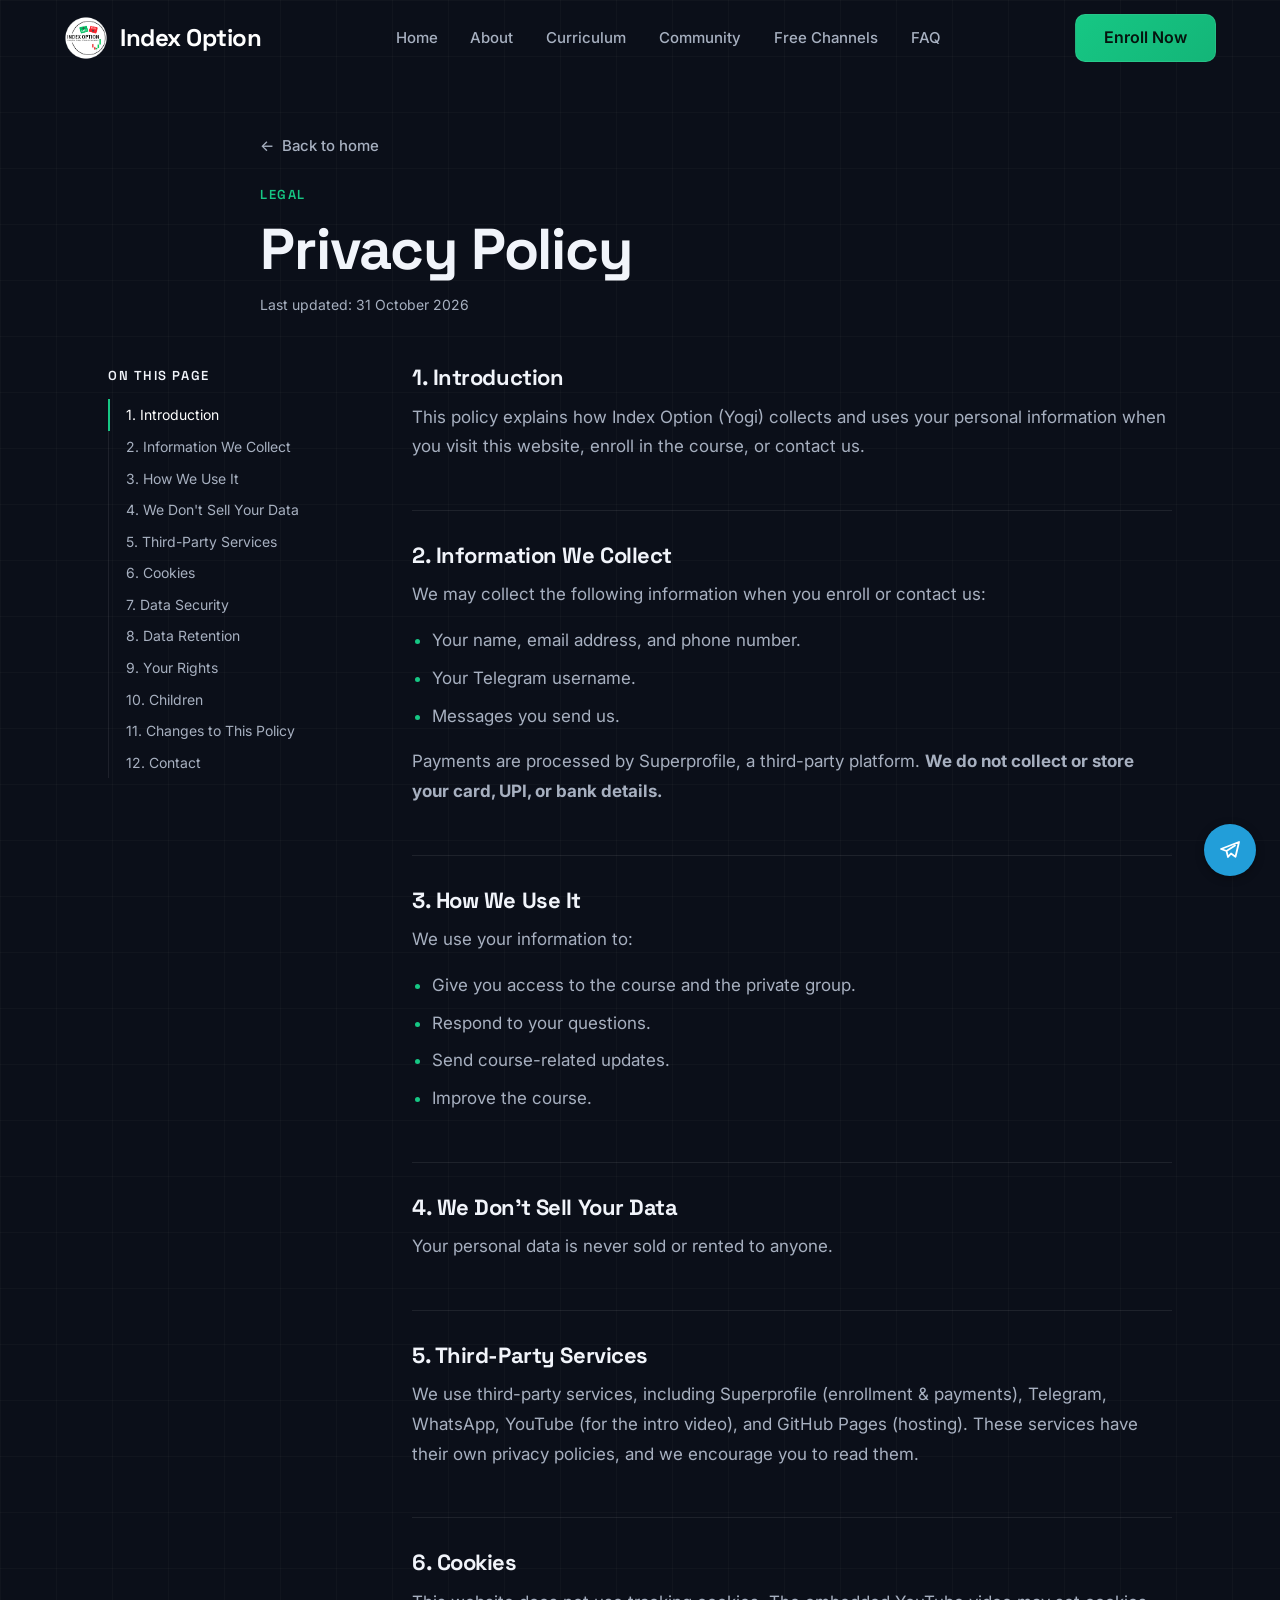
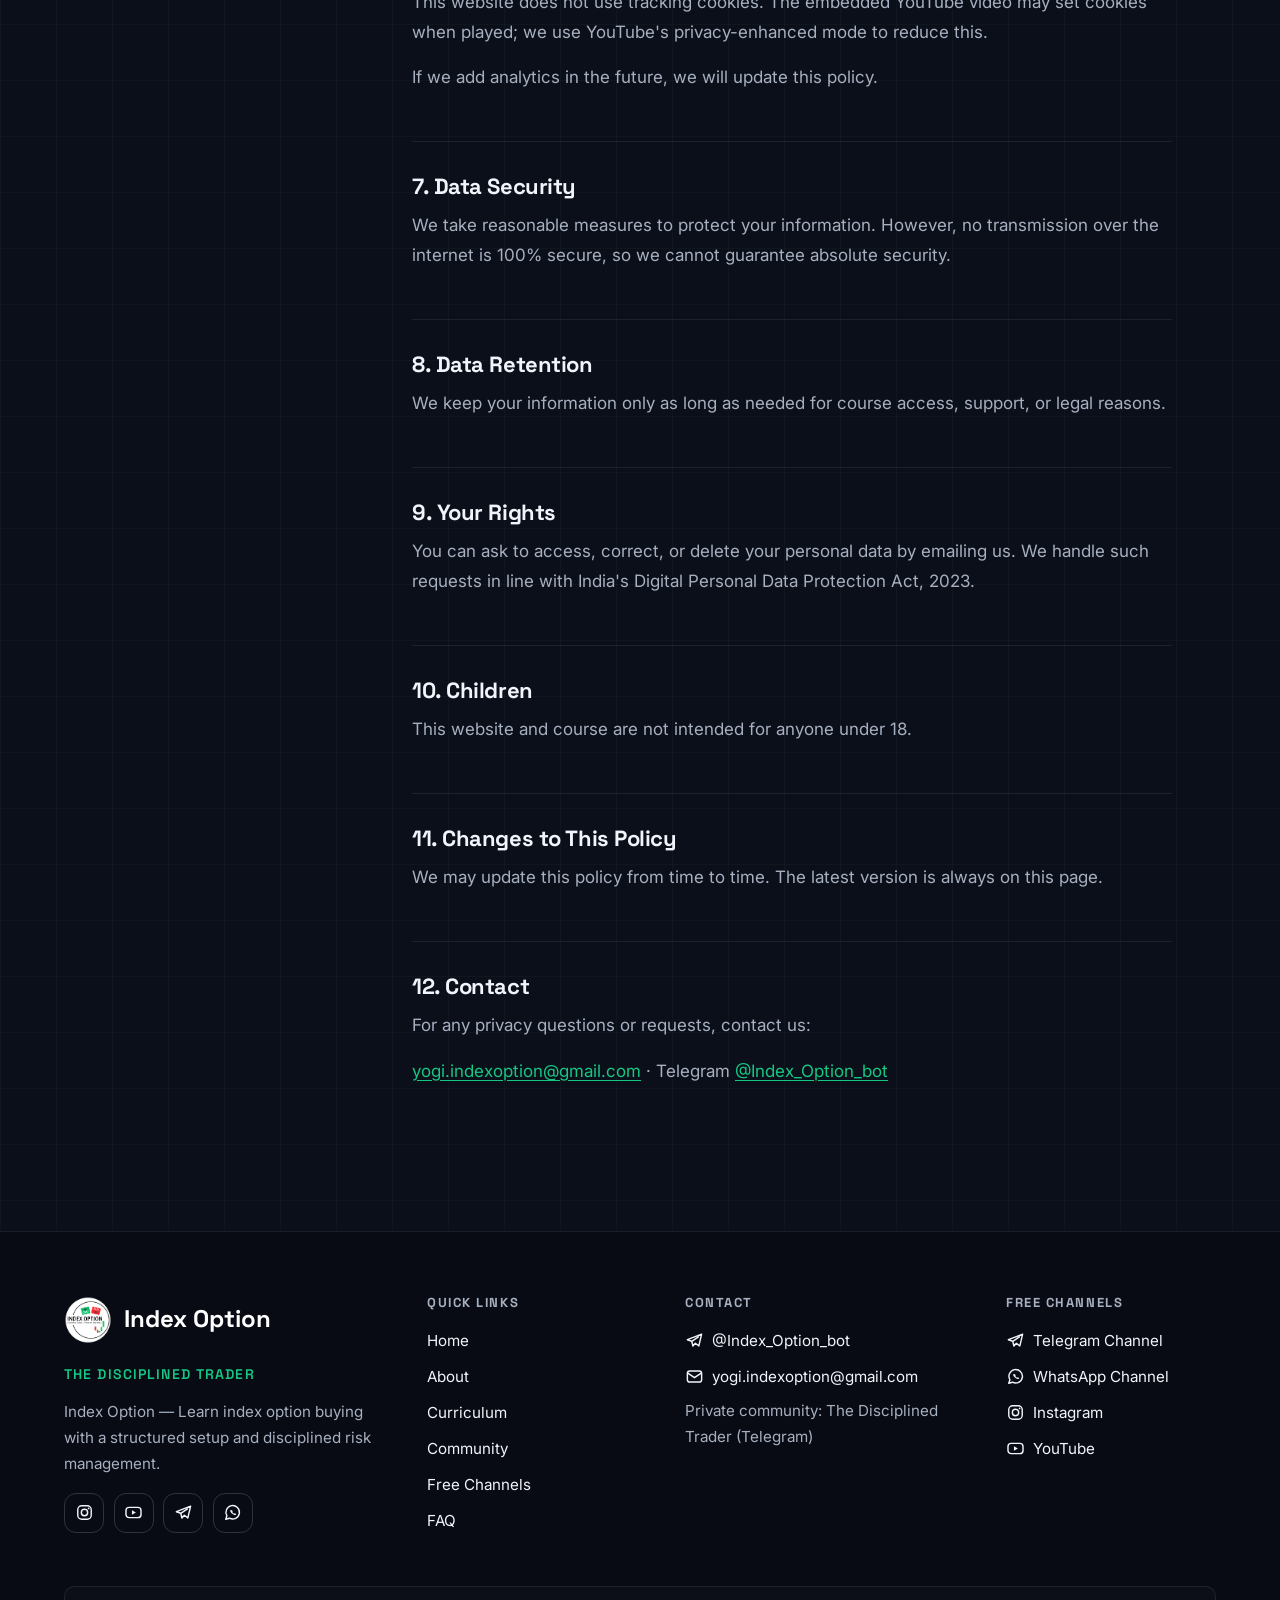
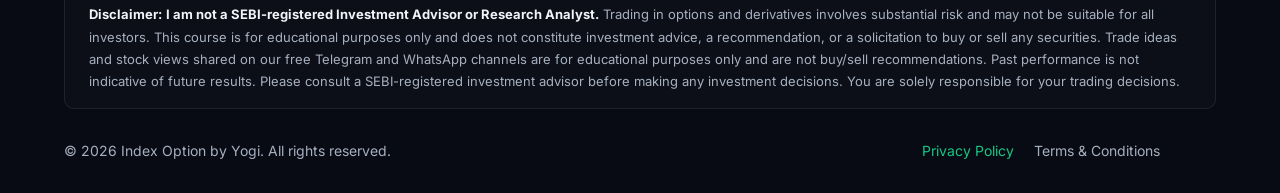
==== commit 0cbb8ed8: "updated the enroll link" ====
--- a/privacy.html
+++ b/privacy.html
@@ -83,10 +83,10 @@
     <nav class="toc" aria-label="On this page"><p class="toc__title">On this page</p><ol><li><a href="#introduction">1. Introduction</a></li><li><a href="#information-we-collect">2. Information We Collect</a></li><li><a href="#how-we-use-it">3. How We Use It</a></li><li><a href="#no-sale-of-data">4. We Don't Sell Your Data</a></li><li><a href="#third-party-services">5. Third-Party Services</a></li><li><a href="#cookies">6. Cookies</a></li><li><a href="#data-security">7. Data Security</a></li><li><a href="#data-retention">8. Data Retention</a></li><li><a href="#your-rights">9. Your Rights</a></li><li><a href="#children">10. Children</a></li><li><a href="#changes">11. Changes to This Policy</a></li><li><a href="#contact">12. Contact</a></li></ol></nav>
     <article class="legal__body">
 <section class="legal__section" id="introduction"><h2>1. Introduction</h2><p>This policy explains how Index Option (Yogi) collects and uses your personal information when you visit this website, enroll in the course, or contact us.</p></section>
-<section class="legal__section" id="information-we-collect"><h2>2. Information We Collect</h2><p>We may collect the following information when you enroll or contact us:</p><ul><li>Your name, email address, and phone number.</li><li>Your Telegram username.</li><li>Messages you send us.</li></ul><p>Payments are processed by Cosmofeed, a third-party platform. <strong>We do not collect or store your card, UPI, or bank details.</strong></p></section>
+<section class="legal__section" id="information-we-collect"><h2>2. Information We Collect</h2><p>We may collect the following information when you enroll or contact us:</p><ul><li>Your name, email address, and phone number.</li><li>Your Telegram username.</li><li>Messages you send us.</li></ul><p>Payments are processed by Superprofile, a third-party platform. <strong>We do not collect or store your card, UPI, or bank details.</strong></p></section>
 <section class="legal__section" id="how-we-use-it"><h2>3. How We Use It</h2><p>We use your information to:</p><ul><li>Give you access to the course and the private group.</li><li>Respond to your questions.</li><li>Send course-related updates.</li><li>Improve the course.</li></ul></section>
 <section class="legal__section" id="no-sale-of-data"><h2>4. We Don't Sell Your Data</h2><p>Your personal data is never sold or rented to anyone.</p></section>
-<section class="legal__section" id="third-party-services"><h2>5. Third-Party Services</h2><p>We use third-party services, including Cosmofeed (enrollment &amp; payments), Telegram, WhatsApp, YouTube (for the intro video), and GitHub Pages (hosting). These services have their own privacy policies, and we encourage you to read them.</p></section>
+<section class="legal__section" id="third-party-services"><h2>5. Third-Party Services</h2><p>We use third-party services, including Superprofile (enrollment &amp; payments), Telegram, WhatsApp, YouTube (for the intro video), and GitHub Pages (hosting). These services have their own privacy policies, and we encourage you to read them.</p></section>
 <section class="legal__section" id="cookies"><h2>6. Cookies</h2><p>This website does not use tracking cookies. The embedded YouTube video may set cookies when played; we use YouTube's privacy-enhanced mode to reduce this.</p><p>If we add analytics in the future, we will update this policy.</p></section>
 <section class="legal__section" id="data-security"><h2>7. Data Security</h2><p>We take reasonable measures to protect your information. However, no transmission over the internet is 100% secure, so we cannot guarantee absolute security.</p></section>
 <section class="legal__section" id="data-retention"><h2>8. Data Retention</h2><p>We keep your information only as long as needed for course access, support, or legal reasons.</p></section>
--- a/css/style.css
+++ b/css/style.css
@@ -165,12 +165,7 @@
 .hero__glow { position: absolute; width: min(900px, 140vw); aspect-ratio: 1; top: -25%; left: 50%; transform: translateX(-50%); background: radial-gradient(circle, rgba(22,199,132,.12), transparent 62%); pointer-events: none; }
 .hero__grid { position: relative; display: grid; gap: var(--sp-7); align-items: center; }
 .hero__sub { font-size: var(--fs-lg); color: var(--text-muted); max-width: 40em; }
-.hero__actions { display: flex; flex-direction: column; gap: .75rem; margin: var(--sp-5) 0 var(--sp-6); }
-.stats { display: grid; grid-template-columns: 1fr 1fr; gap: var(--sp-4) 0; }
-.stats li { display: flex; align-items: center; gap: var(--sp-3); padding: 0 var(--sp-4); font-size: 14px; font-weight: 500; line-height: 1.3; color: var(--text); }
-.stats li:nth-child(odd) { padding-left: 0; }
-.stats li:nth-child(even) { border-left: 1px solid var(--card-border); }
-.stats .icon { color: var(--accent); width: 20px; height: 20px; }
+.hero__actions { display: flex; flex-direction: column; gap: .75rem; margin: var(--sp-5) 0 var(--sp-5); }
 
 .hero__visual { background: var(--card-bg); border: 1px solid var(--card-border); border-radius: var(--radius); overflow: hidden; }
 .terminal__bar { display: flex; align-items: center; justify-content: space-between; gap: var(--sp-3); padding: var(--sp-3) var(--sp-4); border-bottom: 1px solid var(--card-border); font-size: 12px; letter-spacing: .04em; color: var(--text-muted); }
@@ -222,6 +217,13 @@
 .vcard h3 { margin-bottom: var(--sp-3); }
 .vcard p { color: var(--text-muted); }
 .vcard .checklist { margin-top: auto; padding-top: var(--sp-4); }
+.bonus { display: flex; gap: var(--sp-4); align-items: flex-start; max-width: 1160px; margin: var(--sp-5) auto 0; padding: var(--sp-5); background: rgba(22,199,132,.06); border: 1px solid var(--accent); border-radius: var(--radius); }
+.bonus__icon { display: grid; place-items: center; flex-shrink: 0; width: 44px; height: 44px; border-radius: 12px; background: rgba(22,199,132,.12); color: var(--accent); }
+.bonus__label { margin: 0 0 var(--sp-2); font-family: var(--font-head); font-size: 12px; font-weight: 700; letter-spacing: .12em; text-transform: uppercase; color: var(--accent); }
+.bonus h3 { margin-bottom: var(--sp-2); }
+.bonus p:last-child { margin: 0; max-width: none; color: var(--text-muted); }
+.bonus strong { color: var(--text); }
+@media (max-width: 480px) { .bonus { flex-direction: column; } }
 .vcard--key { border-color: rgba(22,199,132,.45); }
 .vcard--key:hover { border-color: rgba(22,199,132,.7); }
 @media (min-width: 641px) { .vcard .checklist { grid-template-columns: 1fr 1fr; column-gap: var(--sp-5); } }
@@ -246,20 +248,22 @@
 .band__text { font-size: var(--fs-lg); color: #C9D5D0; margin: 0 auto; max-width: 36em; }
 
 /* 10. COMMUNITY ------------------------------------------------------------ */
-.community { display: grid; gap: var(--sp-7); align-items: center; }
+.community { display: grid; gap: var(--sp-7); align-items: start; }
 .community__text > p { color: var(--text-muted); font-size: var(--fs-lg); }
-.features { display: grid; gap: var(--sp-3); margin-top: var(--sp-5); }
-.feature { display: flex; gap: var(--sp-4); align-items: flex-start; padding: var(--sp-4) var(--sp-5); }
-.feature h3 { font-size: 1.0625rem; margin-bottom: 4px; }
+.features { display: grid; gap: var(--sp-5); margin-top: var(--sp-7); }
+@media (min-width: 641px) { .features { grid-template-columns: 1fr 1fr; } }
+@media (min-width: 1024px) { .features { grid-template-columns: repeat(4, 1fr); } }
+.feature { height: 100%; padding: 28px; }
+.feature h3 { font-size: 1.0625rem; margin: var(--sp-4) 0 var(--sp-2); }
 .feature p { margin: 0; color: var(--text-muted); font-size: .95rem; }
 .feature__icon { display: grid; place-items: center; flex-shrink: 0; width: 44px; height: 44px; border-radius: 12px; background: rgba(22,199,132,.08); color: var(--accent); }
 
-.phone { width: 100%; max-width: 340px; margin-inline: auto; background: #0A0E17; border: 1px solid var(--border-strong); border-radius: 32px; padding: 10px }
+.phone { width: 100%; max-width: 440px; margin-inline: auto; background: #0A0E17; border: 1px solid var(--border-strong); border-radius: 32px; padding: 10px }
 .phone__bar { display: flex; align-items: center; gap: .7rem; padding: .8rem 1rem; background: var(--surface-2); border-radius: 24px 24px 8px 8px; }
 .phone__bar strong { display: block; font-size: .9rem; }
 .phone__bar small { color: var(--text-muted); font-size: .75rem; }
 .phone__avatar { width: 40px; height: 40px; border-radius: 50%; object-fit: cover; background: #fff; flex-shrink: 0; }
-.phone__body { display: flex; flex-direction: column; gap: .6rem; padding: 1rem .75rem 1.25rem; min-height: 340px; }
+.phone__body { display: flex; flex-direction: column; gap: .6rem; padding: 1rem .75rem 1.25rem; }
 .msg { position: relative; max-width: 86%; margin: 0; padding: .6rem .8rem 1.3rem; background: var(--surface-2); border-radius: 4px 14px 14px 14px; font-size: .85rem; line-height: 1.45; }
 .msg__from { display: block; font-size: .75rem; font-weight: 600; color: var(--accent); margin-bottom: .1rem; }
 .msg--me .ticks { color: #5ad1ff; letter-spacing: -.15em; margin-left: .15rem; }
@@ -305,13 +309,17 @@
 .price { display: flex; align-items: baseline; justify-content: center; flex-wrap: wrap; gap: .75rem; margin: var(--sp-4) 0 var(--sp-5); }
 .price__now { font-family: var(--font-head); font-size: clamp(2rem, 1.6rem + 2vw, 2.9rem); font-weight: 700; color: var(--accent); }
 .price__old { color: var(--text-muted); font-size: 1.2rem; }
-[data-offer-only][hidden], .offer-bar[hidden], .price-valid[hidden] { display: none !important; }
+[data-offer-only][hidden], [data-offer-off][hidden], .offer-bar[hidden], .price-valid[hidden] { display: none !important; }
 .price-badge { display: inline-block; margin: 0 0 var(--sp-3); padding: .35rem .9rem; border-radius: 999px; font-size: var(--fs-sm); font-weight: 600; color: #F5B73B; background: rgba(245,183,59,.12); border: 1px solid rgba(245,183,59,.45); }
 .price-save { display: inline-block; margin: calc(-1 * var(--sp-3)) 0 var(--sp-3); padding: .25rem .8rem; border-radius: 999px; font-size: var(--fs-sm); font-weight: 600; color: var(--accent); background: var(--accent-soft); }
 .price-valid { margin: 0 0 var(--sp-4); font-size: var(--fs-sm); color: var(--text-muted); }
 .price__old { text-decoration: line-through; }
-.hero__offer { margin: calc(-1 * var(--sp-4)) 0 var(--sp-5); font-size: var(--fs-sm); color: var(--text-muted); }
-.hero__offer b { color: var(--text); }
+.hero__offer { display: flex; flex-wrap: wrap; align-items: center; gap: var(--sp-3) var(--sp-4); margin: 0; }
+.hero__price { margin: 0; font-size: var(--fs-lg); color: var(--text-muted); }
+.hero__price b { color: var(--text); }
+.pill { display: inline-flex; align-items: center; gap: .45rem; padding: .4rem .9rem; border-radius: 999px; font-size: 14px; font-weight: 500; line-height: 1.3; color: var(--accent); background: rgba(22,199,132,.08); border: 1px solid rgba(22,199,132,.3); }
+.pill .icon { width: 16px; height: 16px; flex: 0 0 auto; }
+@media (min-width: 480px) { .pill { font-size: 15px; } }
 .sticky-cta { display: flex; align-items: center; justify-content: space-between; gap: 1rem; }
 .sticky-cta__price { margin: 0; font-size: 1.1rem; color: var(--text-muted); }
 .sticky-cta__price b { color: var(--accent); font-family: var(--font-head); font-size: 1.35rem; margin-right: .35rem; }
@@ -477,12 +485,8 @@
   .toc a.is-active { color: #FFFFFF; border-left-color: var(--accent); }
   .faq { grid-template-columns: 1fr 1.5fr; gap: var(--sp-8); }
   .hero__grid { grid-template-columns: 1.05fr 1fr; gap: var(--sp-6); }
-  .hero__actions { margin-bottom: var(--sp-7); }
-  .stats { grid-template-columns: repeat(4, 1fr); gap: 0; }
-  .stats li { padding: 0 var(--sp-4); }
-  .stats li:nth-child(odd) { padding-left: var(--sp-4); }
-  .stats li:first-child { padding-left: 0; }
-  .community { grid-template-columns: 1.15fr 1fr; gap: 4rem; }
+  .community { grid-template-columns: 1fr 1fr; gap: 4rem; }
+  .phone { margin-inline: 0 auto; }
   .sticky-cta { display: none; }
   .ask-btn__label { display: block; position: absolute; right: calc(100% + 12px); top: 50%; transform: translateY(-50%); padding: 6px 12px; border-radius: 8px; background: var(--surface-2); border: 1px solid var(--border-strong); color: var(--text); font-size: 13px; font-weight: 500; white-space: nowrap; opacity: 0; visibility: hidden; transition: opacity .2s, visibility .2s; pointer-events: none; }
   .to-top { bottom: 88px; right: 24px; }
@@ -496,3 +500,13 @@
 @media (max-width: 339px) { .logo__text { display: none; } }
 @media (max-width: 380px) {
 }
+
+/* value note: "less than one stop-loss" */
+.value-note { display: flex; align-items: flex-start; gap: .75rem; margin: 0 0 var(--sp-5); padding: .85rem 1rem; text-align: left; border-radius: 10px; background: rgba(22,199,132,.07); border: 1px solid rgba(22,199,132,.4); }
+.value-note .icon { flex: 0 0 auto; width: 20px; height: 20px; margin-top: .15rem; color: var(--accent); }
+.value-note p { margin: 0; font-size: 16px; line-height: 1.5; color: var(--text-muted); }
+.value-note strong { color: var(--text); font-weight: 600; }
+.cta-band .cta-band__value { margin: var(--sp-4) auto 0; font-size: var(--fs-sm); color: var(--text-muted); opacity: .85; }
+
+/* our approach */
+.approach__line { max-width: 640px; margin: var(--sp-6) auto 0; text-align: center; font-family: var(--font-head); font-weight: 500; font-size: var(--fs-lg); color: var(--accent); }
